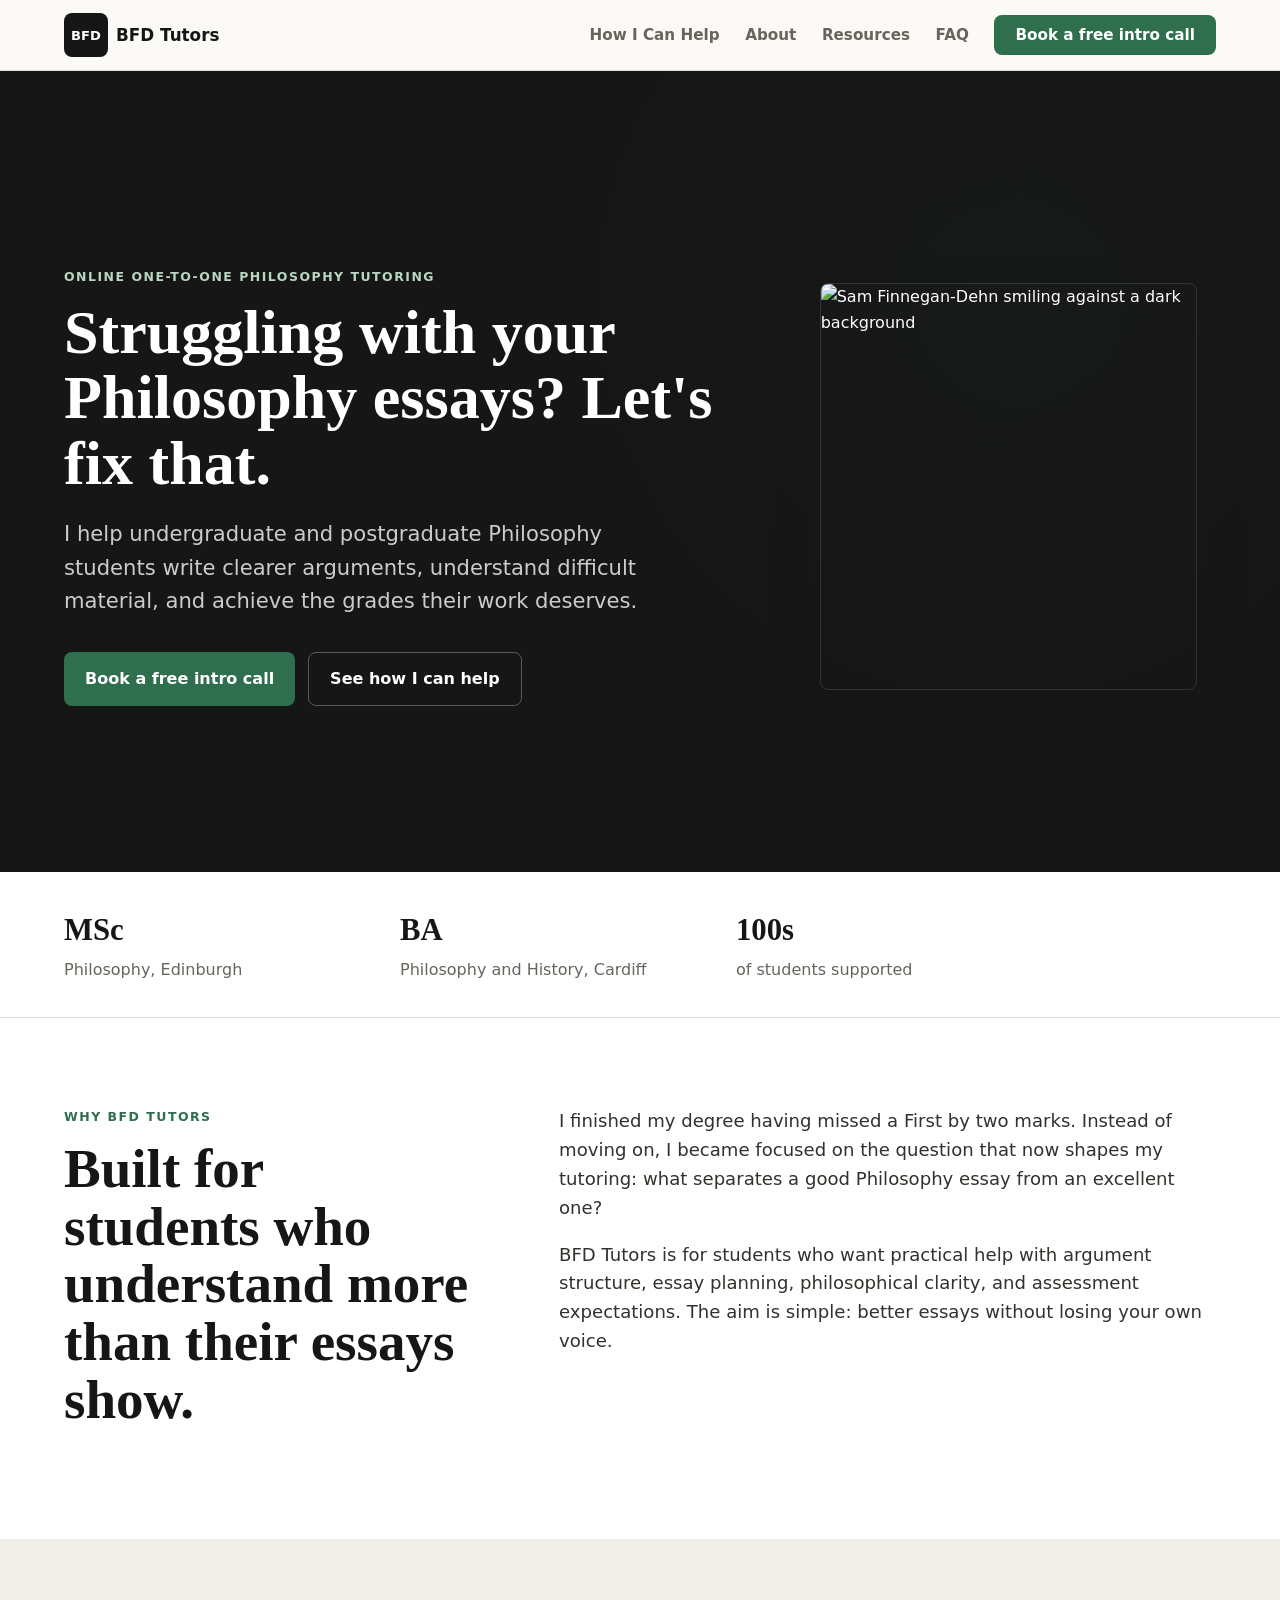
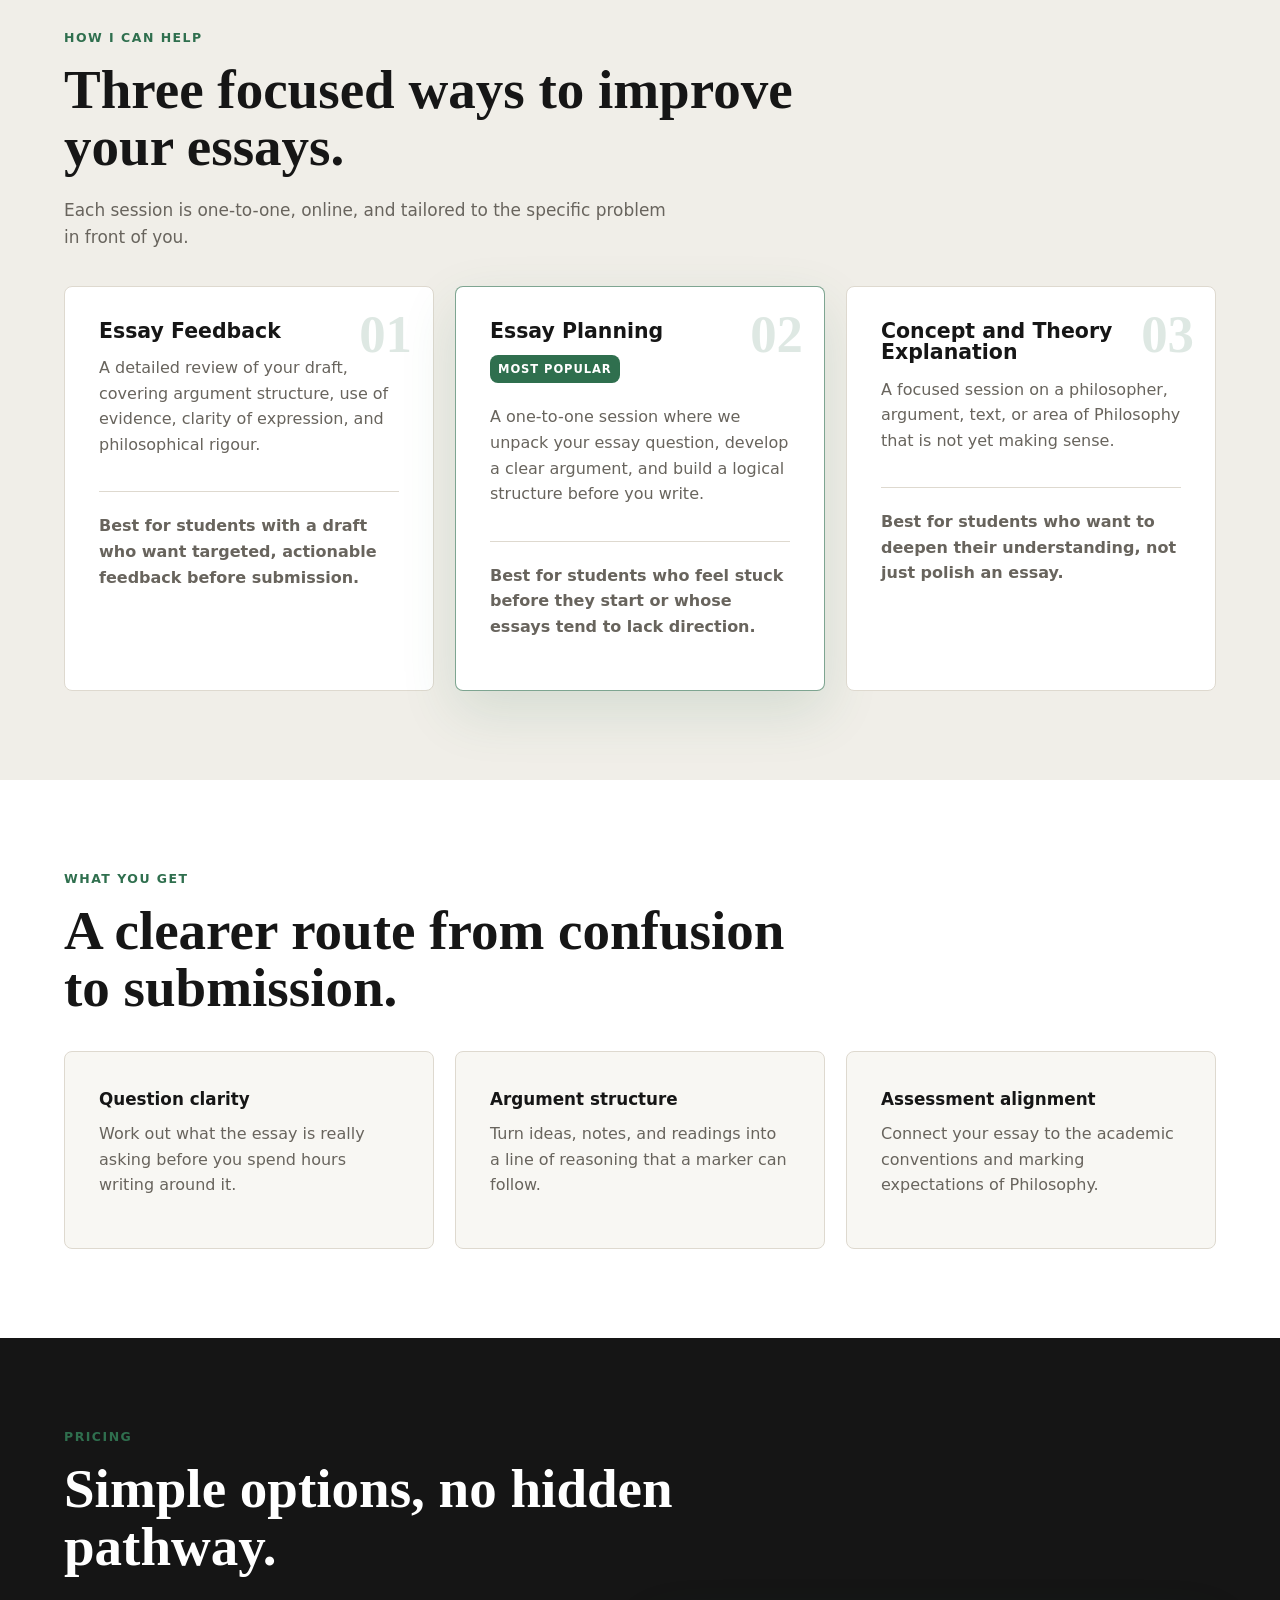
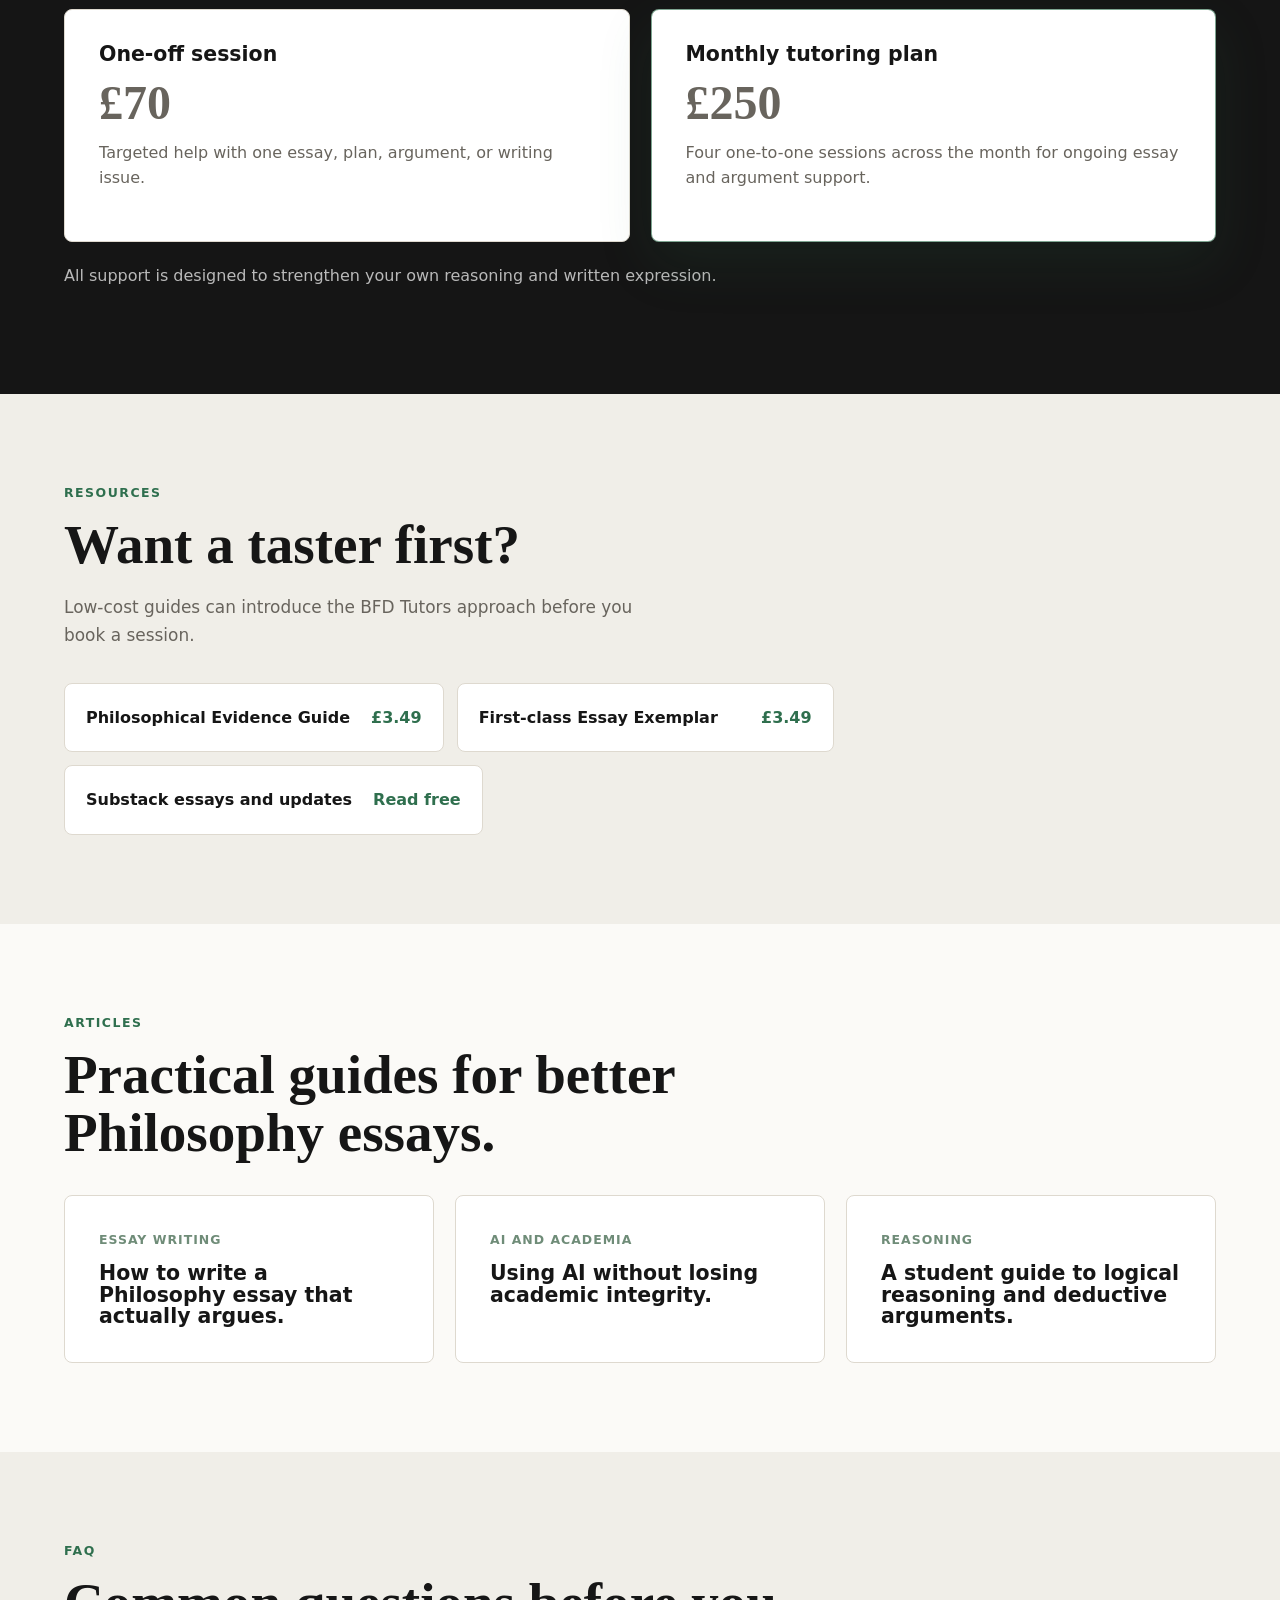
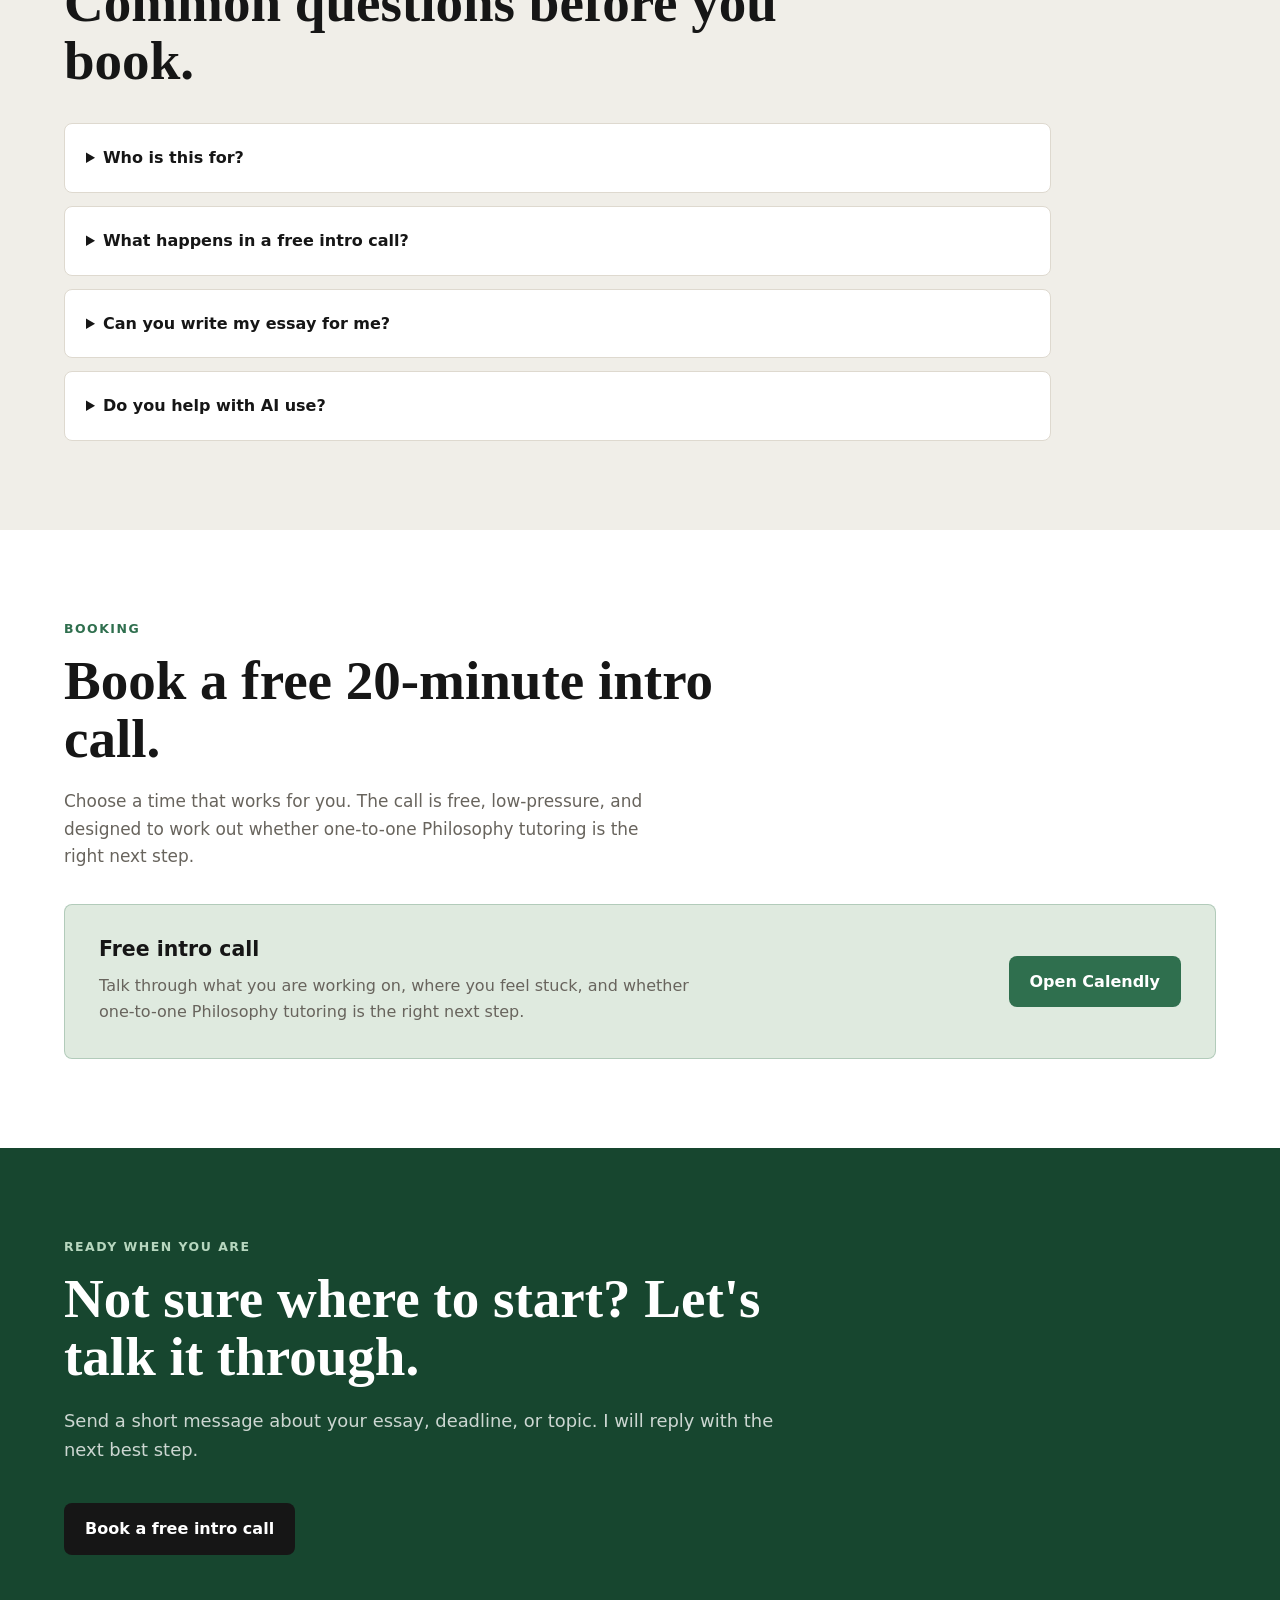
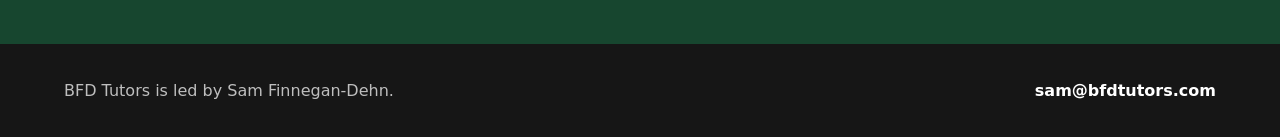
==== index.html @ 8c4e20a8 "Add files via upload" ====
<!DOCTYPE html>
<html lang="en-GB">
<head>
  <meta charset="UTF-8">
  <meta name="viewport" content="width=device-width, initial-scale=1.0">
  <meta name="description" content="One-to-one online Philosophy tutoring for undergraduate and postgraduate students. Essay feedback, planning support, and concept explanation with Sam Finnegan-Dehn.">
  <meta name="robots" content="index, follow">
  <meta property="og:title" content="BFD Tutors | Online Philosophy Tutor">
  <meta property="og:description" content="One-to-one online Philosophy tutoring for undergraduate and postgraduate students who want clearer arguments and stronger essays.">
  <meta property="og:type" content="website">
  <meta property="og:url" content="https://www.bfdtutors.com/">
  <meta property="og:image" content="https://www.bfdtutors.com/assets/sam-finnegan-dehn.png">
  <meta name="twitter:card" content="summary_large_image">
  <meta name="twitter:title" content="BFD Tutors | Online Philosophy Tutor">
  <meta name="twitter:description" content="Essay feedback, essay planning, and concept explanation with Sam Finnegan-Dehn.">
  <title>Online Philosophy Tutor | Essay Writing Support | BFD Tutors</title>
  <link rel="canonical" href="https://www.bfdtutors.com/">
  <link rel="stylesheet" href="styles.css?v=5">
  <script type="application/ld+json">
  {
    "@context": "https://schema.org",
    "@type": "EducationalOrganization",
    "name": "BFD Tutors",
    "url": "https://www.bfdtutors.com/",
    "email": "sam@bfdtutors.com",
    "founder": {
      "@type": "Person",
      "name": "Sam Finnegan-Dehn"
    },
    "description": "One-to-one online Philosophy tutoring for undergraduate and postgraduate students.",
    "areaServed": "Online",
    "sameAs": [
      "https://samatbfdtutors.substack.com/"
    ]
  }
  </script>
</head>
<body>
  <header class="site-header">
    <a class="brand" href="#top" aria-label="BFD Tutors home">
      <span class="brand-mark">BFD</span>
      <span class="brand-text">BFD Tutors</span>
    </a>
    <button class="nav-toggle" type="button" aria-label="Open navigation" aria-expanded="false">
      <span></span>
      <span></span>
    </button>
    <nav class="site-nav" aria-label="Primary navigation">
      <a href="#help">How I Can Help</a>
      <a href="#about">About</a>
      <a href="#resources">Resources</a>
      <a href="#faq">FAQ</a>
      <a class="nav-cta" href="https://calendly.com/sam-bfdtutors/30min" target="_blank" rel="noopener">Book a free intro call</a>
    </nav>
  </header>

  <main id="top">
    <section class="hero" aria-labelledby="hero-title">
      <div class="hero-copy">
        <p class="eyebrow">Online one-to-one Philosophy tutoring</p>
        <h1 id="hero-title">Struggling with your Philosophy essays? Let's fix that.</h1>
        <p class="hero-lede">I help undergraduate and postgraduate Philosophy students write clearer arguments, understand difficult material, and achieve the grades their work deserves.</p>
        <div class="hero-actions">
          <a class="button primary" href="https://calendly.com/sam-bfdtutors/30min" target="_blank" rel="noopener">Book a free intro call</a>
          <a class="button secondary" href="#help">See how I can help</a>
        </div>
      </div>
      <div class="hero-media" aria-label="Sam Finnegan-Dehn, founder of BFD Tutors">
        <img src="assets/sam-finnegan-dehn.png" alt="Sam Finnegan-Dehn smiling against a dark background">
      </div>
    </section>

    <section class="credentials" aria-label="BFD Tutors credentials">
      <dl class="trust-strip">
        <div>
          <dt>MSc</dt>
          <dd>Philosophy, Edinburgh</dd>
        </div>
        <div>
          <dt>BA</dt>
          <dd>Philosophy and History, Cardiff</dd>
        </div>
        <div>
          <dt>100s</dt>
          <dd>of students supported</dd>
        </div>
      </dl>
    </section>

    <section class="section intro" id="about" aria-labelledby="about-title">
      <div class="section-heading">
        <p class="eyebrow">Why BFD Tutors</p>
        <h2 id="about-title">Built for students who understand more than their essays show.</h2>
      </div>
      <div class="intro-copy">
        <p>I finished my degree having missed a First by two marks. Instead of moving on, I became focused on the question that now shapes my tutoring: what separates a good Philosophy essay from an excellent one?</p>
        <p>BFD Tutors is for students who want practical help with argument structure, essay planning, philosophical clarity, and assessment expectations. The aim is simple: better essays without losing your own voice.</p>
      </div>
    </section>

    <section class="section help" id="help" aria-labelledby="help-title">
      <div class="section-heading">
        <p class="eyebrow">How I Can Help</p>
        <h2 id="help-title">Three focused ways to improve your essays.</h2>
        <p>Each session is one-to-one, online, and tailored to the specific problem in front of you.</p>
      </div>
      <div class="service-grid">
        <article class="service-card">
          <span class="service-number">01</span>
          <h3>Essay Feedback</h3>
          <p>A detailed review of your draft, covering argument structure, use of evidence, clarity of expression, and philosophical rigour.</p>
          <p class="best-for">Best for students with a draft who want targeted, actionable feedback before submission.</p>
        </article>
        <article class="service-card highlighted">
          <span class="service-number">02</span>
          <h3>Essay Planning</h3>
          <span class="tag">Most popular</span>
          <p>A one-to-one session where we unpack your essay question, develop a clear argument, and build a logical structure before you write.</p>
          <p class="best-for">Best for students who feel stuck before they start or whose essays tend to lack direction.</p>
        </article>
        <article class="service-card">
          <span class="service-number">03</span>
          <h3>Concept and Theory Explanation</h3>
          <p>A focused session on a philosopher, argument, text, or area of Philosophy that is not yet making sense.</p>
          <p class="best-for">Best for students who want to deepen their understanding, not just polish an essay.</p>
        </article>
      </div>
    </section>

    <section class="section proof" aria-labelledby="proof-title">
      <div class="section-heading">
        <p class="eyebrow">What You Get</p>
        <h2 id="proof-title">A clearer route from confusion to submission.</h2>
      </div>
      <div class="proof-grid">
        <div class="proof-item">
          <strong>Question clarity</strong>
          <p>Work out what the essay is really asking before you spend hours writing around it.</p>
        </div>
        <div class="proof-item">
          <strong>Argument structure</strong>
          <p>Turn ideas, notes, and readings into a line of reasoning that a marker can follow.</p>
        </div>
        <div class="proof-item">
          <strong>Assessment alignment</strong>
          <p>Connect your essay to the academic conventions and marking expectations of Philosophy.</p>
        </div>
      </div>
    </section>

    <section class="section pricing" aria-labelledby="pricing-title">
      <div class="section-heading">
        <p class="eyebrow">Pricing</p>
        <h2 id="pricing-title">Simple options, no hidden pathway.</h2>
      </div>
      <div class="pricing-grid">
        <article class="price-card">
          <h3>One-off session</h3>
          <p class="price">£70</p>
          <p>Targeted help with one essay, plan, argument, or writing issue.</p>
        </article>
        <article class="price-card featured">
          <h3>Monthly tutoring plan</h3>
          <p class="price">£250</p>
          <p>Four one-to-one sessions across the month for ongoing essay and argument support.</p>
        </article>
      </div>
      <p class="pricing-note">All support is designed to strengthen your own reasoning and written expression.</p>
    </section>

    <section class="section resources" id="resources" aria-labelledby="resources-title">
      <div class="section-heading">
        <p class="eyebrow">Resources</p>
        <h2 id="resources-title">Want a taster first?</h2>
        <p>Low-cost guides can introduce the BFD Tutors approach before you book a session.</p>
      </div>
      <div class="resource-row">
        <a href="mailto:sam@bfdtutors.com?subject=Philosophical%20Evidence%20Guide" class="resource-link">Philosophical Evidence Guide <span>£3.49</span></a>
        <a href="mailto:sam@bfdtutors.com?subject=First-class%20Philosophy%20Essay%20Exemplar" class="resource-link">First-class Essay Exemplar <span>£3.49</span></a>
        <a href="https://samatbfdtutors.substack.com/" class="resource-link" target="_blank" rel="noopener">Substack essays and updates <span>Read free</span></a>
      </div>
    </section>

    <section class="section articles" aria-labelledby="articles-title">
      <div class="section-heading">
        <p class="eyebrow">Articles</p>
        <h2 id="articles-title">Practical guides for better Philosophy essays.</h2>
      </div>
      <div class="article-list">
        <article>
          <span>Essay writing</span>
          <h3>How to write a Philosophy essay that actually argues.</h3>
        </article>
        <article>
          <span>AI and academia</span>
          <h3>Using AI without losing academic integrity.</h3>
        </article>
        <article>
          <span>Reasoning</span>
          <h3>A student guide to logical reasoning and deductive arguments.</h3>
        </article>
      </div>
    </section>

    <section class="section faq" id="faq" aria-labelledby="faq-title">
      <div class="section-heading">
        <p class="eyebrow">FAQ</p>
        <h2 id="faq-title">Common questions before you book.</h2>
      </div>
      <div class="faq-list">
        <details>
          <summary>Who is this for?</summary>
          <p>Mostly undergraduate and postgraduate Philosophy students who want help with essays, arguments, concepts, and academic writing.</p>
        </details>
        <details>
          <summary>What happens in a free intro call?</summary>
          <p>We talk through what you are working on, where you feel stuck, and whether tutoring is the right next step. There is no payment required to book the call.</p>
        </details>
        <details>
          <summary>Can you write my essay for me?</summary>
          <p>No. The work stays yours. The support is there to clarify your argument, improve structure, and strengthen your understanding.</p>
        </details>
        <details>
          <summary>Do you help with AI use?</summary>
          <p>Yes. I can help you think clearly about responsible AI use in academic settings, while keeping your work honest and defensible.</p>
        </details>
      </div>
    </section>

    <section class="section booking" id="booking" aria-labelledby="booking-title">
      <div class="section-heading">
        <p class="eyebrow">Booking</p>
        <h2 id="booking-title">Book a free 20-minute intro call.</h2>
        <p>Choose a time that works for you. The call is free, low-pressure, and designed to work out whether one-to-one Philosophy tutoring is the right next step.</p>
      </div>
      <div class="booking-panel">
        <div>
          <h3>Free intro call</h3>
          <p>Talk through what you are working on, where you feel stuck, and whether one-to-one Philosophy tutoring is the right next step.</p>
        </div>
        <a class="button primary" href="https://calendly.com/sam-bfdtutors/30min" target="_blank" rel="noopener">Open Calendly</a>
      </div>
    </section>

    <section class="final-cta" aria-labelledby="final-title">
      <p class="eyebrow">Ready when you are</p>
      <h2 id="final-title">Not sure where to start? Let's talk it through.</h2>
      <p>Send a short message about your essay, deadline, or topic. I will reply with the next best step.</p>
      <a class="button primary" href="https://calendly.com/sam-bfdtutors/30min" target="_blank" rel="noopener">Book a free intro call</a>
    </section>
  </main>

  <footer class="site-footer">
    <p>BFD Tutors is led by Sam Finnegan-Dehn.</p>
    <a href="mailto:sam@bfdtutors.com">sam@bfdtutors.com</a>
  </footer>

  <script src="script.js"></script>
</body>
</html>
---- styles.css ----
:root {
  --ink: #161616;
  --paper: #fbfaf7;
  --soft: #f0eee8;
  --muted: #68645d;
  --green: #2f6f4e;
  --green-dark: #17462f;
  --green-soft: #dfeadf;
  --sage: #6f8c78;
  --line: #ded9cf;
  --white: #ffffff;
  --space-xs: 5px;
  --space-sm: 8px;
  --space-md: 13px;
  --space-lg: 21px;
  --space-xl: 34px;
  --space-2xl: 55px;
  --space-3xl: 89px;
  --page-pad: clamp(var(--space-lg), 5vw, var(--space-3xl));
  --content-wide: 987px;
  --content-mid: 754px;
  --content-narrow: 610px;
  --shadow: 0 21px 55px rgba(22, 22, 22, 0.12);
}

* {
  box-sizing: border-box;
}

html {
  scroll-behavior: smooth;
}

body {
  margin: 0;
  color: var(--ink);
  background: var(--paper);
  font-family: Inter, ui-sans-serif, system-ui, -apple-system, BlinkMacSystemFont, "Segoe UI", sans-serif;
  line-height: 1.6;
}

img {
  max-width: 100%;
  display: block;
}

a {
  color: inherit;
}

.site-header {
  position: sticky;
  top: 0;
  z-index: 20;
  display: flex;
  align-items: center;
  justify-content: space-between;
  gap: var(--space-xl);
  padding: var(--space-md) var(--page-pad);
  background: rgba(251, 250, 247, 0.92);
  border-bottom: 1px solid var(--line);
  backdrop-filter: blur(14px);
}

.brand {
  display: inline-flex;
  align-items: center;
  gap: var(--space-sm);
  text-decoration: none;
  font-weight: 800;
}

.brand-mark {
  display: grid;
  place-items: center;
  width: 44px;
  height: 44px;
  color: var(--white);
  background: var(--ink);
  border-radius: 8px;
  font-size: 0.82rem;
  letter-spacing: 0;
}

.brand-text {
  font-size: 1.05rem;
}

.site-nav {
  display: flex;
  align-items: center;
  gap: clamp(var(--space-md), 2vw, var(--space-xl));
  font-size: 0.95rem;
}

.site-nav a {
  text-decoration: none;
  color: var(--muted);
  font-weight: 650;
}

.site-nav a:hover {
  color: var(--ink);
}

.site-nav .nav-cta {
  color: var(--white);
  background: var(--green);
  padding: var(--space-sm) var(--space-lg);
  border-radius: 8px;
}

.site-nav .nav-cta:hover {
  color: var(--white);
  background: var(--green-dark);
}

.nav-toggle {
  display: none;
  width: 44px;
  height: 44px;
  border: 1px solid var(--line);
  border-radius: 8px;
  background: var(--white);
}

.nav-toggle span {
  display: block;
  width: 18px;
  height: 2px;
  margin: 5px auto;
  background: var(--ink);
}

.hero {
  display: grid;
  grid-template-columns: minmax(0, 1.618fr) minmax(280px, 1fr);
  grid-template-areas:
    "copy media";
  align-items: end;
  gap: clamp(var(--space-xl), 5vw, var(--space-3xl));
  min-height: 89vh;
  padding: clamp(var(--space-xl), 5vw, var(--space-3xl)) var(--page-pad) var(--space-xl);
  color: var(--white);
  background:
    linear-gradient(110deg, rgba(22, 22, 22, 0.96), rgba(22, 22, 22, 0.84)),
    radial-gradient(circle at 78% 28%, rgba(47, 111, 78, 0.36), transparent 35%),
    #161616;
}

.hero-copy {
  grid-area: copy;
  max-width: var(--content-mid);
  align-self: center;
}

.eyebrow {
  margin: 0 0 var(--space-md);
  color: var(--green);
  font-size: 0.78rem;
  font-weight: 800;
  letter-spacing: 0.12em;
  text-transform: uppercase;
}

.hero .eyebrow,
.final-cta .eyebrow {
  color: #b7d7bf;
}

h1,
h2,
h3,
p {
  margin-top: 0;
}

h1,
h2,
h3 {
  line-height: 1.05;
  letter-spacing: 0;
}

h1 {
  max-width: var(--content-mid);
  margin-bottom: var(--space-lg);
  font-family: Georgia, "Times New Roman", serif;
  font-size: clamp(2.65rem, 4.85vw, 3.9rem);
}

h2 {
  margin-bottom: var(--space-lg);
  font-family: Georgia, "Times New Roman", serif;
  font-size: clamp(2rem, 4.3vw, 4rem);
}

h3 {
  margin-bottom: var(--space-md);
  font-size: 1.28rem;
}

.hero-lede {
  max-width: var(--content-narrow);
  color: rgba(255, 255, 255, 0.78);
  font-size: clamp(1.05rem, 1.8vw, 1.32rem);
}

.hero-actions {
  display: flex;
  flex-wrap: wrap;
  gap: var(--space-md);
  margin-top: var(--space-xl);
}

.button {
  display: inline-flex;
  align-items: center;
  justify-content: center;
  min-height: 48px;
  padding: var(--space-md) var(--space-lg);
  border-radius: 8px;
  text-decoration: none;
  font-weight: 800;
}

.button.primary {
  color: var(--white);
  background: var(--green);
}

.button.primary:hover {
  background: var(--green-dark);
}

.button.secondary {
  color: var(--white);
  border: 1px solid rgba(255, 255, 255, 0.28);
}

.button.secondary:hover {
  border-color: rgba(255, 255, 255, 0.72);
}

.hero-media {
  grid-area: media;
  align-self: center;
  max-width: 377px;
  justify-self: center;
}

.hero-media img {
  aspect-ratio: 1 / 1.08;
  width: min(100%, 377px);
  object-fit: cover;
  object-position: center top;
  border: 1px solid rgba(255, 255, 255, 0.12);
  border-radius: 8px;
  box-shadow: var(--shadow);
}

.credentials {
  padding: var(--space-xl) var(--page-pad);
  background: var(--white);
  border-bottom: 1px solid var(--line);
}

.trust-strip {
  display: grid;
  grid-template-columns: repeat(3, 1fr);
  gap: var(--space-lg);
  max-width: var(--content-wide);
  margin: 0;
}

.trust-strip div {
  min-width: 0;
}

.trust-strip dt {
  color: var(--ink);
  font-family: Georgia, "Times New Roman", serif;
  font-size: clamp(1.55rem, 2.4vw, 2.15rem);
  font-weight: 800;
}

.trust-strip dd {
  margin: 2px 0 0;
  color: var(--muted);
}

.section {
  padding: clamp(var(--space-2xl), 9vw, var(--space-3xl)) var(--page-pad);
}

.section-heading {
  max-width: var(--content-mid);
}

.section-heading p:not(.eyebrow) {
  max-width: var(--content-narrow);
  color: var(--muted);
  font-size: 1.06rem;
}

.intro {
  display: grid;
  grid-template-columns: 1fr 1.618fr;
  gap: clamp(var(--space-xl), 7vw, var(--space-3xl));
  background: var(--white);
}

.intro-copy {
  max-width: var(--content-mid);
  color: #34312d;
  font-size: 1.13rem;
}

.help,
.resources,
.faq {
  background: var(--soft);
}

.service-grid,
.pricing-grid,
.proof-grid,
.article-list {
  display: grid;
  gap: var(--space-lg);
  margin-top: var(--space-xl);
}

.service-grid {
  grid-template-columns: repeat(3, minmax(0, 1fr));
}

.service-card,
.price-card,
.proof-item,
.article-list article {
  position: relative;
  min-height: 100%;
  padding: var(--space-xl);
  background: var(--white);
  border: 1px solid var(--line);
  border-radius: 8px;
}

.service-card.highlighted,
.price-card.featured {
  border-color: rgba(47, 111, 78, 0.62);
  box-shadow: 0 21px 55px rgba(47, 111, 78, 0.14);
}

.service-number {
  position: absolute;
  top: var(--space-lg);
  right: var(--space-lg);
  color: rgba(47, 111, 78, 0.16);
  font-family: Georgia, "Times New Roman", serif;
  font-size: 3.3rem;
  font-weight: 800;
  line-height: 1;
}

.tag {
  display: inline-block;
  margin-bottom: var(--space-lg);
  padding: var(--space-xs) var(--space-sm);
  color: var(--white);
  background: var(--green);
  border-radius: 8px;
  font-size: 0.72rem;
  font-weight: 800;
  letter-spacing: 0.08em;
  text-transform: uppercase;
}

.service-card p,
.price-card p,
.proof-item p,
.article-list p {
  color: var(--muted);
}

.best-for {
  margin-top: var(--space-xl);
  padding-top: var(--space-lg);
  border-top: 1px solid var(--line);
  font-weight: 700;
}

.proof {
  background: var(--white);
}

.proof-grid {
  grid-template-columns: repeat(3, minmax(0, 1fr));
}

.proof-item {
  background: #f8f7f3;
}

.proof-item strong {
  display: block;
  margin-bottom: var(--space-sm);
  font-size: 1.05rem;
}

.pricing {
  background: #151515;
  color: var(--white);
}

.pricing .section-heading p:not(.eyebrow),
.pricing-note {
  color: rgba(255, 255, 255, 0.7);
}

.pricing-grid {
  grid-template-columns: repeat(2, minmax(0, 1fr));
}

.price-card {
  color: var(--ink);
}

.price {
  margin-bottom: var(--space-md);
  color: var(--green-dark);
  font-family: Georgia, "Times New Roman", serif;
  font-size: 3rem;
  font-weight: 800;
  line-height: 1;
}

.pricing-note {
  margin-top: var(--space-lg);
}

.resource-row {
  display: flex;
  flex-wrap: wrap;
  gap: var(--space-md);
  margin-top: var(--space-xl);
}

.resource-link {
  display: inline-flex;
  align-items: center;
  justify-content: space-between;
  gap: var(--space-lg);
  min-width: min(100%, 377px);
  padding: var(--space-lg);
  background: var(--white);
  border: 1px solid var(--line);
  border-radius: 8px;
  text-decoration: none;
  font-weight: 800;
}

.resource-link:hover {
  border-color: var(--green);
}

.resource-link span {
  color: var(--green);
}

.booking {
  background: var(--white);
}

.booking-panel {
  display: flex;
  align-items: center;
  justify-content: space-between;
  gap: var(--space-xl);
  margin-top: var(--space-xl);
  padding: var(--space-xl);
  background: var(--green-soft);
  border: 1px solid rgba(47, 111, 78, 0.26);
  border-radius: 8px;
}

.booking-panel p {
  max-width: var(--content-narrow);
  margin-bottom: 0;
  color: var(--muted);
}

.articles {
  background: var(--paper);
}

.article-list {
  grid-template-columns: repeat(3, minmax(0, 1fr));
}

.article-list article span {
  display: block;
  margin-bottom: var(--space-md);
  color: var(--sage);
  font-size: 0.78rem;
  font-weight: 800;
  letter-spacing: 0.08em;
  text-transform: uppercase;
}

.article-list article h3 {
  margin-bottom: 0;
}

.faq-list {
  max-width: var(--content-wide);
  margin-top: var(--space-xl);
}

details {
  background: var(--white);
  border: 1px solid var(--line);
  border-radius: 8px;
}

details + details {
  margin-top: var(--space-md);
}

summary {
  cursor: pointer;
  padding: var(--space-lg);
  font-weight: 800;
}

details p {
  margin: 0;
  padding: 0 var(--space-lg) var(--space-lg);
  color: var(--muted);
}

.final-cta {
  padding: clamp(var(--space-2xl), 9vw, var(--space-3xl)) var(--page-pad);
  color: var(--white);
  background: var(--green-dark);
}

.final-cta h2,
.final-cta p {
  max-width: var(--content-mid);
}

.final-cta p:not(.eyebrow) {
  color: rgba(255, 255, 255, 0.78);
  font-size: 1.12rem;
}

.final-cta .button.primary {
  margin-top: var(--space-lg);
  background: var(--ink);
}

.site-footer {
  display: flex;
  justify-content: space-between;
  gap: var(--space-lg);
  padding: var(--space-xl) var(--page-pad);
  color: rgba(255, 255, 255, 0.72);
  background: var(--ink);
}

.site-footer p {
  margin: 0;
}

.site-footer a {
  color: var(--white);
  text-decoration: none;
  font-weight: 700;
}

@media (max-width: 920px) {
  .nav-toggle {
    display: block;
  }

  .site-nav {
    position: absolute;
    top: calc(100% + var(--space-md));
    right: var(--space-lg);
    left: var(--space-lg);
    display: none;
    flex-direction: column;
    align-items: stretch;
    gap: 0;
    padding: var(--space-md);
    background: var(--white);
    border: 1px solid var(--line);
    border-radius: 8px;
    box-shadow: var(--shadow);
  }

  .site-nav.is-open {
    display: flex;
  }

  .site-nav a {
    padding: var(--space-md);
  }

  .site-nav .nav-cta {
    margin-top: var(--space-sm);
    text-align: center;
  }

  .hero {
    grid-template-columns: 1fr;
    grid-template-areas:
      "copy"
      "media";
    min-height: auto;
    padding-top: var(--space-2xl);
  }

  .hero-media {
    justify-self: start;
    max-width: 377px;
  }

  .trust-strip,
  .service-grid,
  .pricing-grid,
  .proof-grid,
  .article-list,
  .intro {
    grid-template-columns: 1fr;
  }

  .booking-panel {
    align-items: stretch;
    flex-direction: column;
  }
}

@media (max-width: 560px) {
  .site-header {
    padding: var(--space-md) var(--space-lg);
  }

  .brand-text {
    font-size: 0.98rem;
  }

  .hero {
    padding-inline: var(--space-lg);
  }

  h1 {
    font-size: clamp(2.32rem, 11vw, 3.08rem);
  }

  .hero-media {
    max-width: 233px;
  }

  .hero-actions,
  .resource-row,
  .site-footer {
    flex-direction: column;
  }

  .button,
  .resource-link {
    width: 100%;
  }

  .trust-strip {
    gap: var(--space-md);
  }

  .section {
    padding-inline: var(--space-lg);
  }

  .service-card,
  .price-card,
  .proof-item,
  .article-list article {
    padding: var(--space-lg);
  }
}
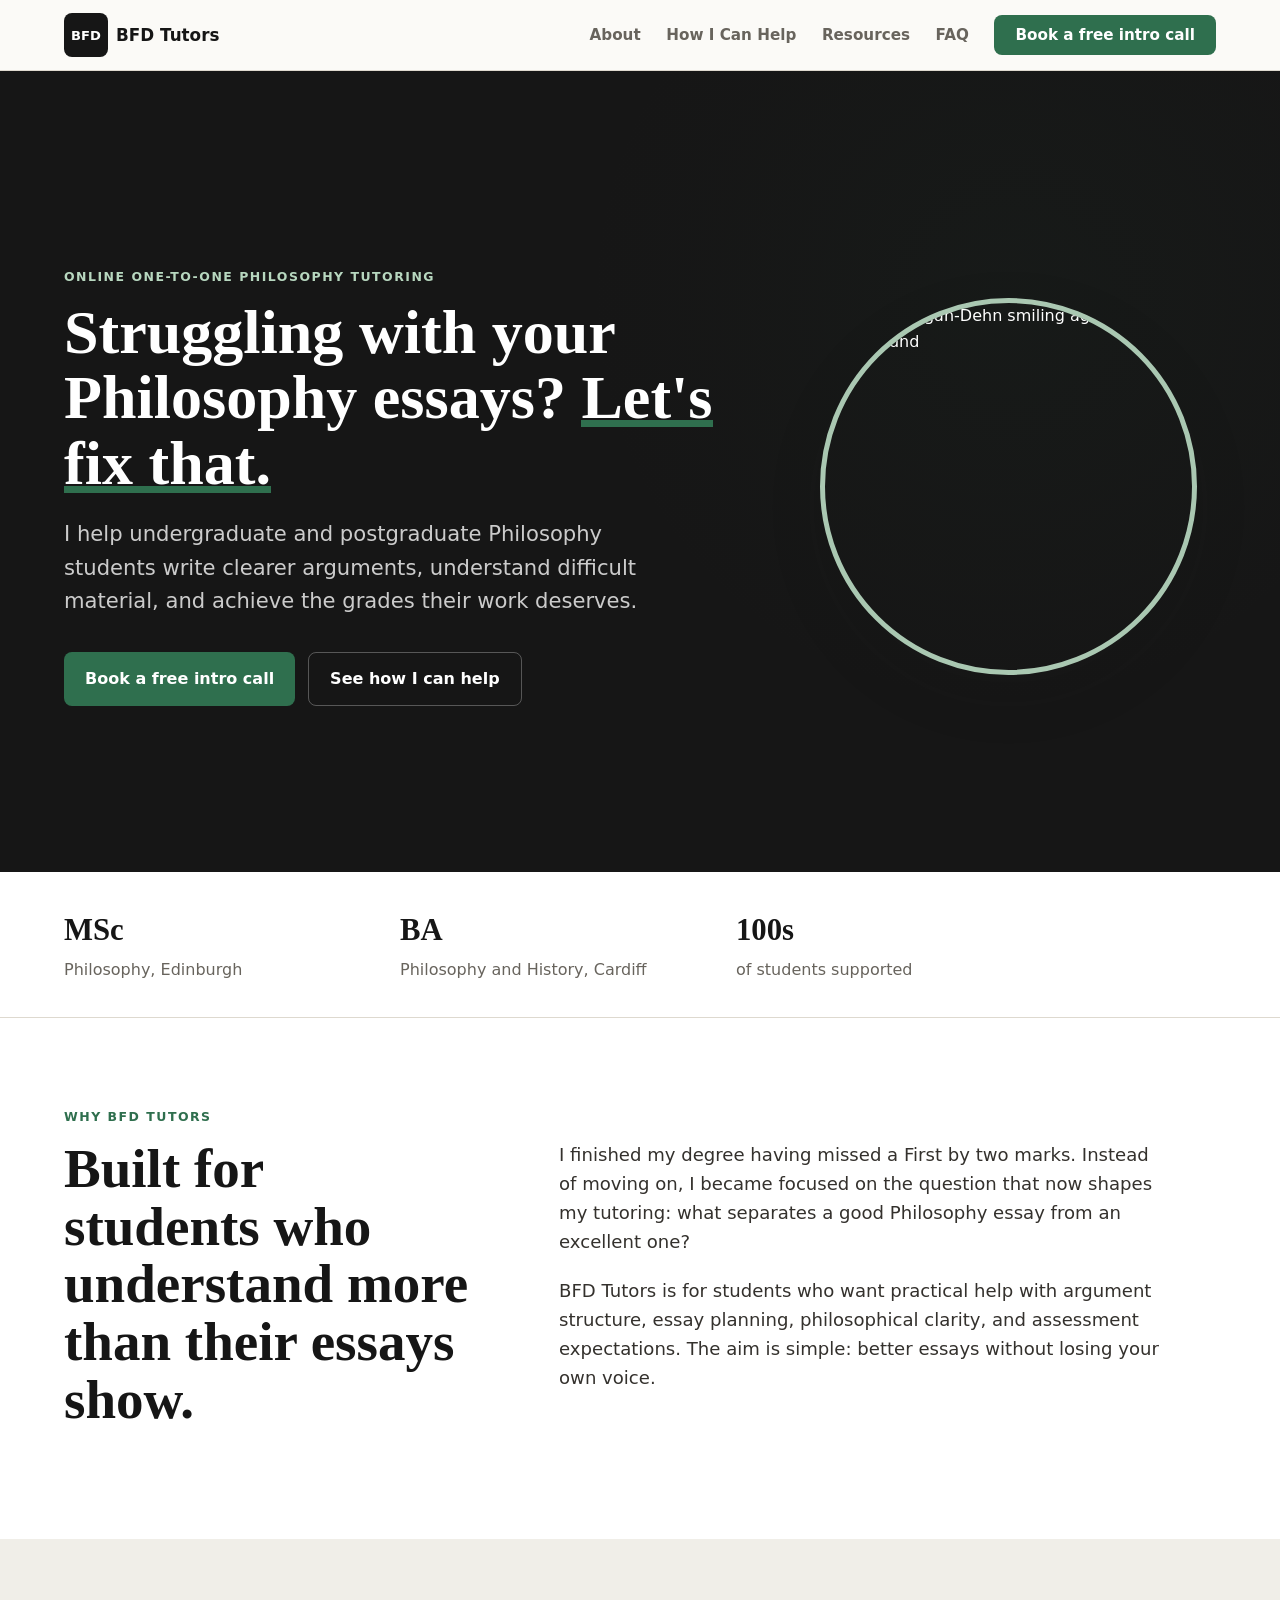
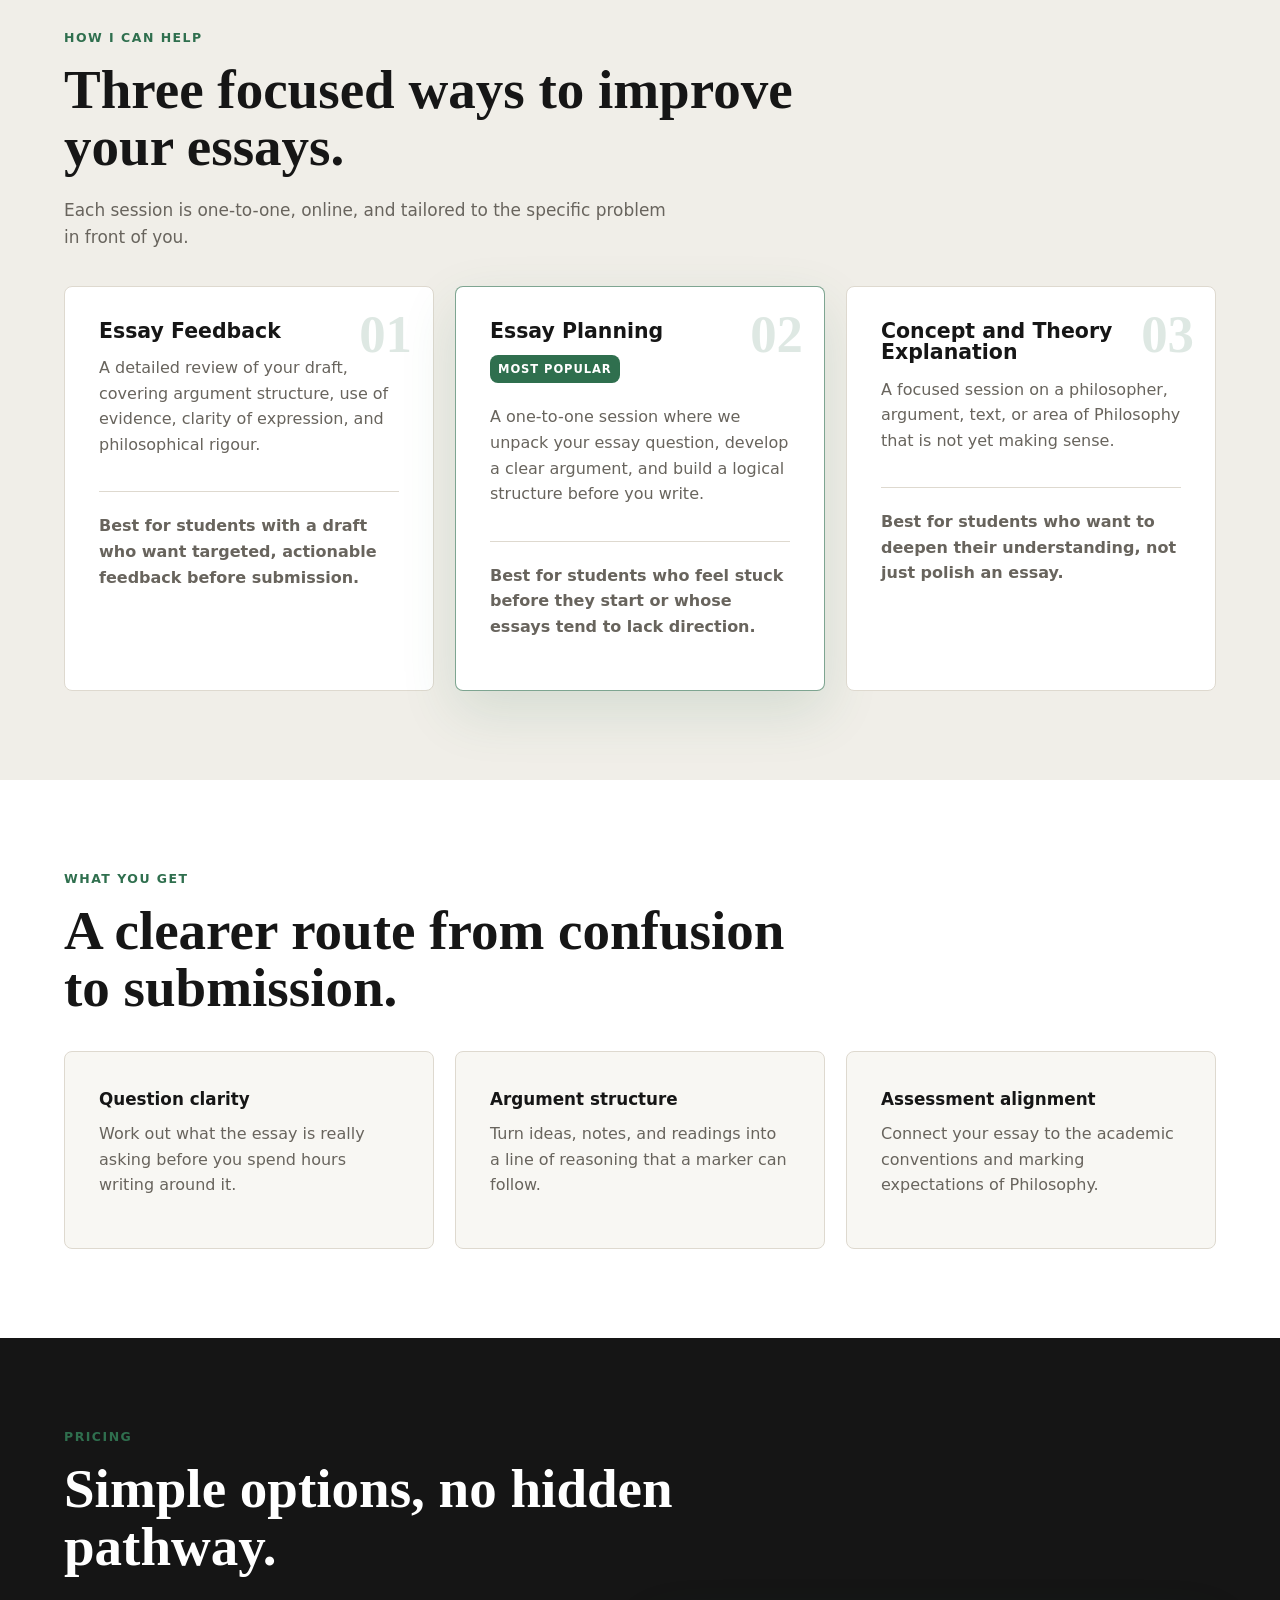
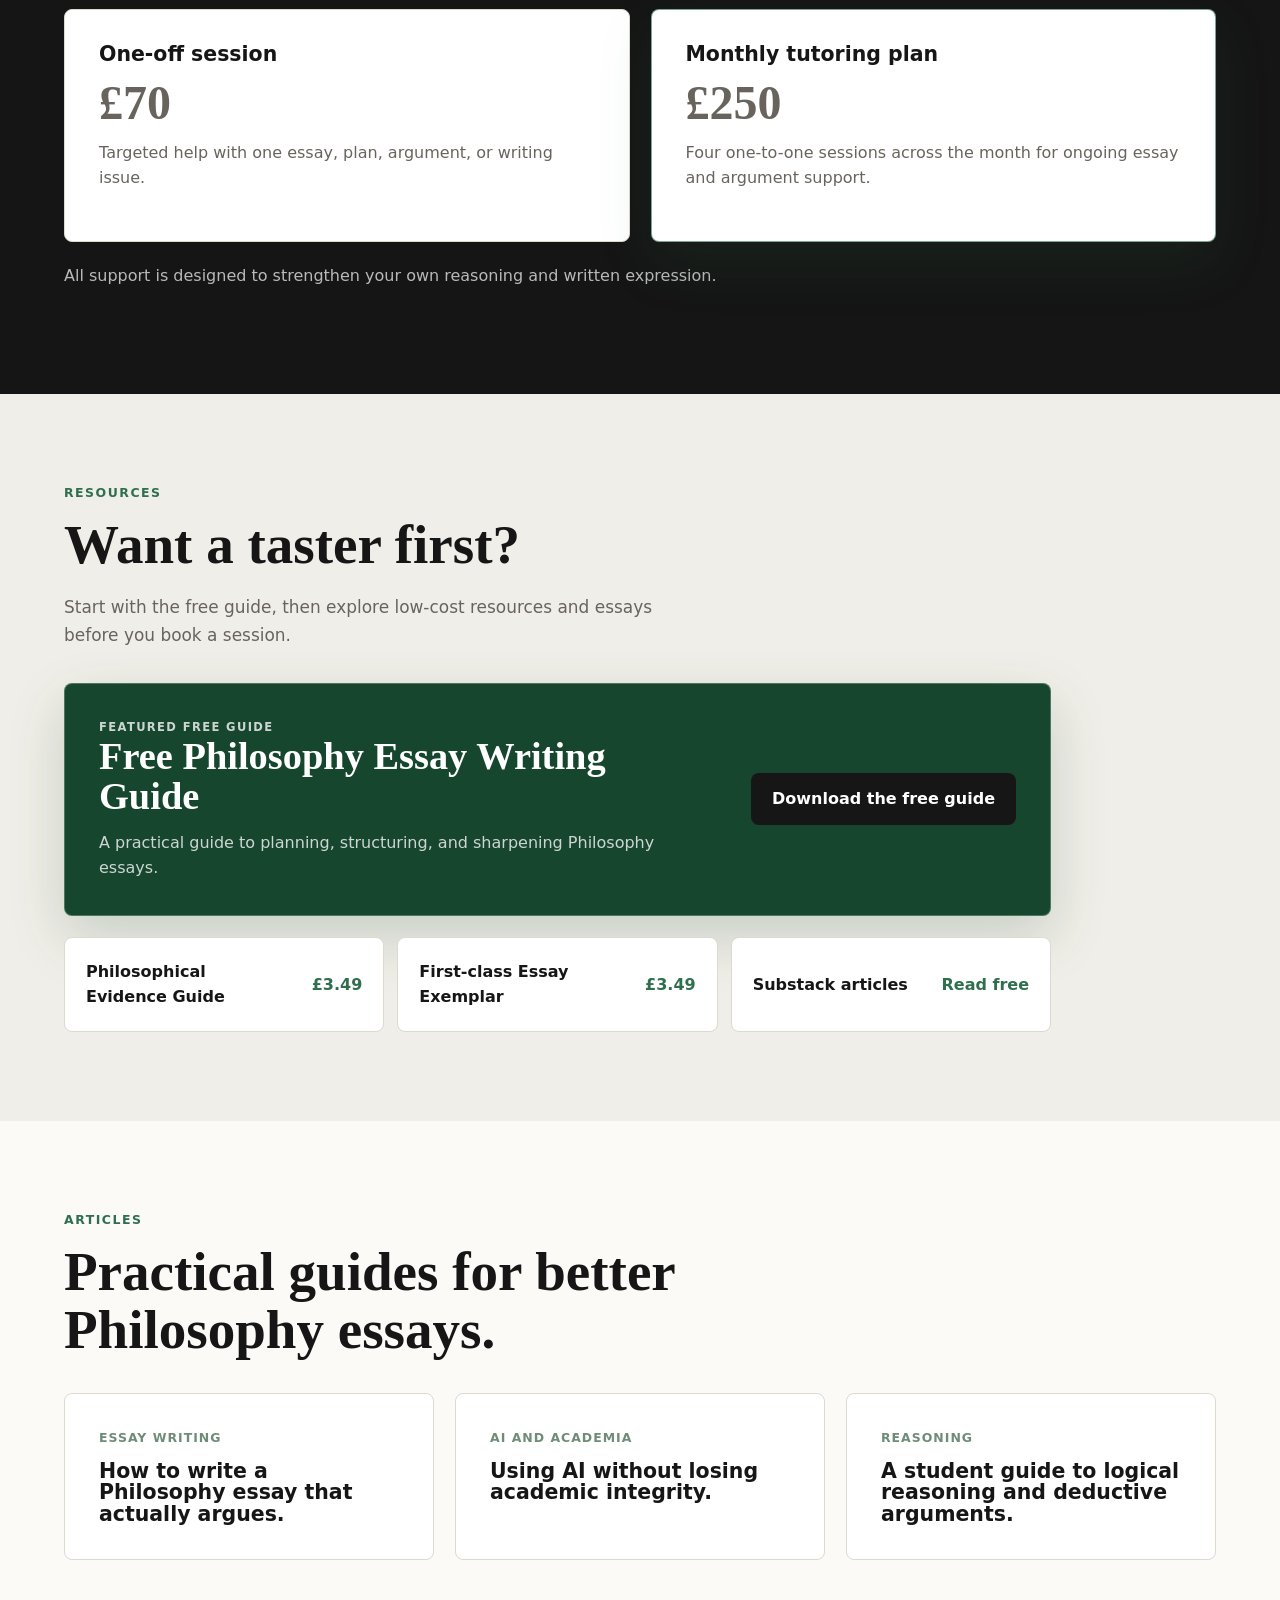
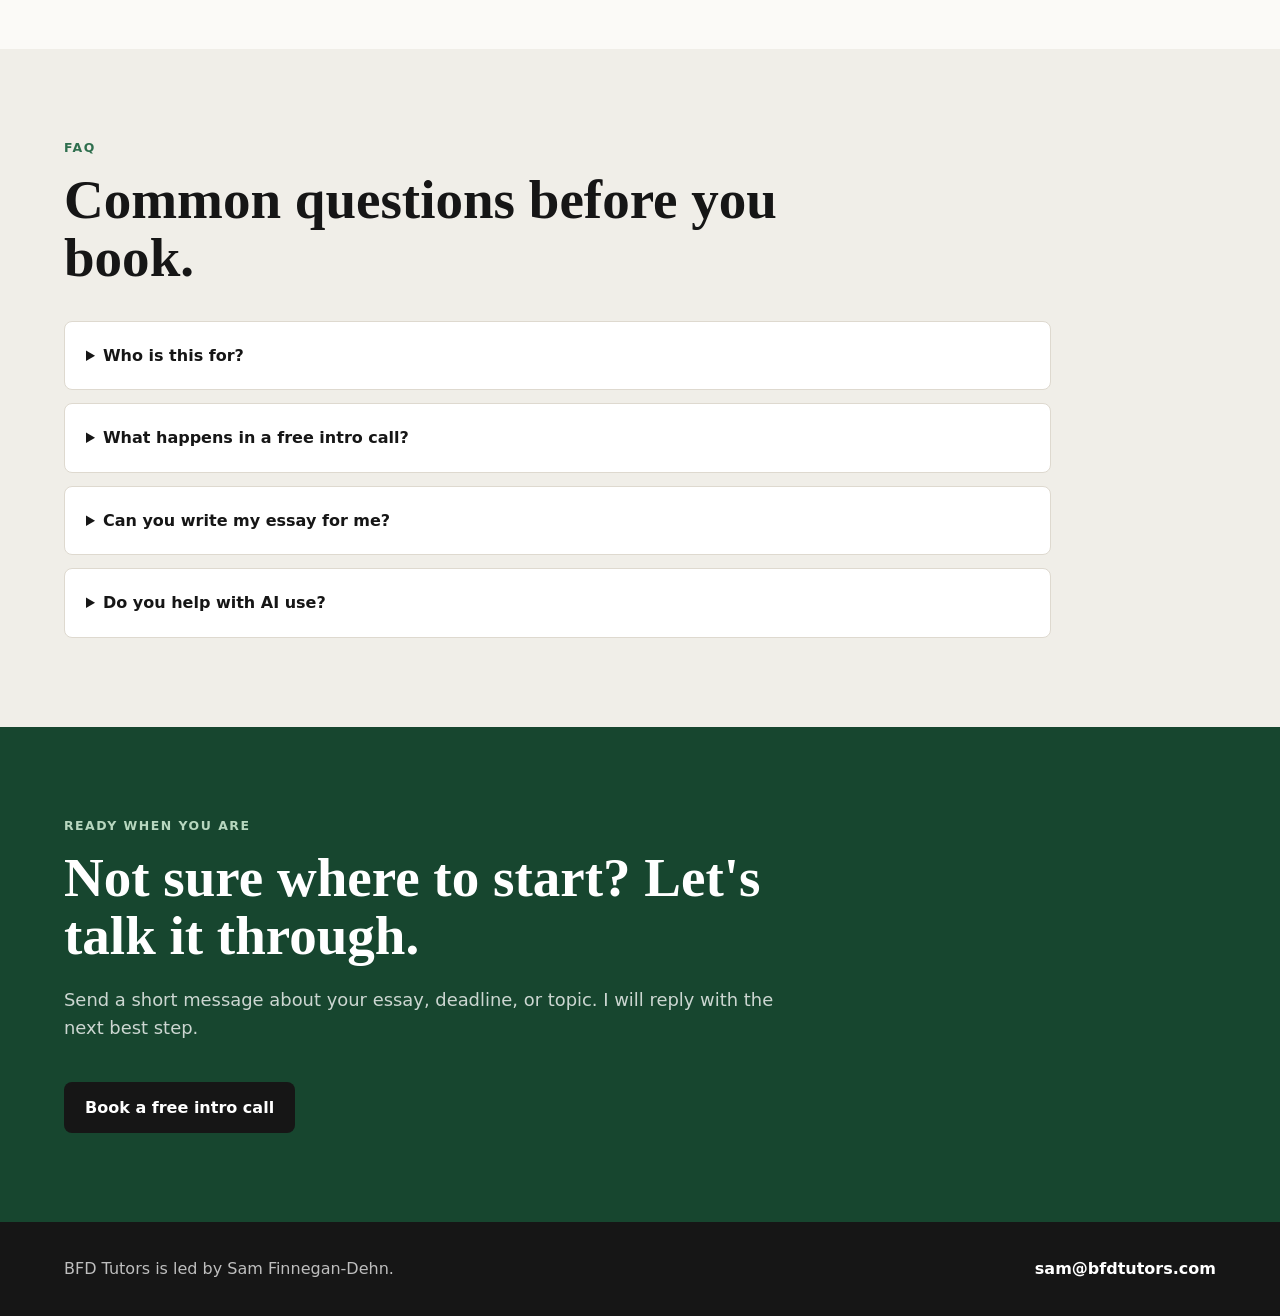
==== commit 88673574: "Add files via upload" ====
--- a/index.html
+++ b/index.html
@@ -15,7 +15,7 @@
   <meta name="twitter:description" content="Essay feedback, essay planning, and concept explanation with Sam Finnegan-Dehn.">
   <title>Online Philosophy Tutor | Essay Writing Support | BFD Tutors</title>
   <link rel="canonical" href="https://www.bfdtutors.com/">
-  <link rel="stylesheet" href="styles.css?v=5">
+  <link rel="stylesheet" href="styles.css?v=13">
   <script type="application/ld+json">
   {
     "@context": "https://schema.org",
@@ -46,8 +46,8 @@
       <span></span>
     </button>
     <nav class="site-nav" aria-label="Primary navigation">
+      <a href="#about">About</a>
       <a href="#help">How I Can Help</a>
-      <a href="#about">About</a>
       <a href="#resources">Resources</a>
       <a href="#faq">FAQ</a>
       <a class="nav-cta" href="https://calendly.com/sam-bfdtutors/30min" target="_blank" rel="noopener">Book a free intro call</a>
@@ -58,7 +58,7 @@
     <section class="hero" aria-labelledby="hero-title">
       <div class="hero-copy">
         <p class="eyebrow">Online one-to-one Philosophy tutoring</p>
-        <h1 id="hero-title">Struggling with your Philosophy essays? Let's fix that.</h1>
+        <h1 id="hero-title">Struggling with your Philosophy essays? <span class="hero-underline">Let's fix that.</span></h1>
         <p class="hero-lede">I help undergraduate and postgraduate Philosophy students write clearer arguments, understand difficult material, and achieve the grades their work deserves.</p>
         <div class="hero-actions">
           <a class="button primary" href="https://calendly.com/sam-bfdtutors/30min" target="_blank" rel="noopener">Book a free intro call</a>
@@ -172,12 +172,20 @@
       <div class="section-heading">
         <p class="eyebrow">Resources</p>
         <h2 id="resources-title">Want a taster first?</h2>
-        <p>Low-cost guides can introduce the BFD Tutors approach before you book a session.</p>
+        <p>Start with the free guide, then explore low-cost resources and essays before you book a session.</p>
+      </div>
+      <div class="featured-resource">
+        <div>
+          <p class="resource-kicker">Featured free guide</p>
+          <h3>Free Philosophy Essay Writing Guide</h3>
+          <p>A practical guide to planning, structuring, and sharpening Philosophy essays.</p>
+        </div>
+        <a class="button primary" href="assets/philosophy-essay-writing-guide.pdf" target="_blank" rel="noopener">Download the free guide</a>
       </div>
       <div class="resource-row">
         <a href="mailto:sam@bfdtutors.com?subject=Philosophical%20Evidence%20Guide" class="resource-link">Philosophical Evidence Guide <span>£3.49</span></a>
         <a href="mailto:sam@bfdtutors.com?subject=First-class%20Philosophy%20Essay%20Exemplar" class="resource-link">First-class Essay Exemplar <span>£3.49</span></a>
-        <a href="https://samatbfdtutors.substack.com/" class="resource-link" target="_blank" rel="noopener">Substack essays and updates <span>Read free</span></a>
+        <a href="https://samatbfdtutors.substack.com/" class="resource-link" target="_blank" rel="noopener">Substack articles <span>Read free</span></a>
       </div>
     </section>
 
@@ -224,21 +232,6 @@
           <summary>Do you help with AI use?</summary>
           <p>Yes. I can help you think clearly about responsible AI use in academic settings, while keeping your work honest and defensible.</p>
         </details>
-      </div>
-    </section>
-
-    <section class="section booking" id="booking" aria-labelledby="booking-title">
-      <div class="section-heading">
-        <p class="eyebrow">Booking</p>
-        <h2 id="booking-title">Book a free 20-minute intro call.</h2>
-        <p>Choose a time that works for you. The call is free, low-pressure, and designed to work out whether one-to-one Philosophy tutoring is the right next step.</p>
-      </div>
-      <div class="booking-panel">
-        <div>
-          <h3>Free intro call</h3>
-          <p>Talk through what you are working on, where you feel stuck, and whether one-to-one Philosophy tutoring is the right next step.</p>
-        </div>
-        <a class="button primary" href="https://calendly.com/sam-bfdtutors/30min" target="_blank" rel="noopener">Open Calendly</a>
       </div>
     </section>
 
--- a/styles.css
+++ b/styles.css
@@ -189,6 +189,13 @@
   font-size: clamp(2.65rem, 4.85vw, 3.9rem);
 }
 
+.hero-underline {
+  background-image: linear-gradient(var(--green), var(--green));
+  background-position: 0 94%;
+  background-repeat: no-repeat;
+  background-size: 100% 0.12em;
+}
+
 h2 {
   margin-bottom: var(--space-lg);
   font-family: Georgia, "Times New Roman", serif;
@@ -250,12 +257,12 @@
 }
 
 .hero-media img {
-  aspect-ratio: 1 / 1.08;
+  aspect-ratio: 1;
   width: min(100%, 377px);
   object-fit: cover;
   object-position: center top;
-  border: 1px solid rgba(255, 255, 255, 0.12);
-  border-radius: 8px;
+  border: var(--space-xs) solid rgba(183, 215, 191, 0.92);
+  border-radius: 50%;
   box-shadow: var(--shadow);
 }
 
@@ -307,13 +314,25 @@
   display: grid;
   grid-template-columns: 1fr 1.618fr;
   gap: clamp(var(--space-xl), 7vw, var(--space-3xl));
+  align-items: start;
   background: var(--white);
 }
 
+.intro .section-heading {
+  max-width: var(--content-narrow);
+}
+
 .intro-copy {
-  max-width: var(--content-mid);
+  display: grid;
+  gap: var(--space-lg);
+  max-width: var(--content-narrow);
+  padding-top: var(--space-xl);
   color: #34312d;
   font-size: 1.13rem;
+}
+
+.intro-copy p {
+  margin-bottom: 0;
 }
 
 .help,
@@ -440,55 +459,75 @@
   margin-top: var(--space-lg);
 }
 
-.resource-row {
-  display: flex;
-  flex-wrap: wrap;
-  gap: var(--space-md);
-  margin-top: var(--space-xl);
-}
-
-.resource-link {
-  display: inline-flex;
-  align-items: center;
-  justify-content: space-between;
-  gap: var(--space-lg);
-  min-width: min(100%, 377px);
-  padding: var(--space-lg);
-  background: var(--white);
-  border: 1px solid var(--line);
-  border-radius: 8px;
-  text-decoration: none;
-  font-weight: 800;
-}
-
-.resource-link:hover {
-  border-color: var(--green);
-}
-
-.resource-link span {
-  color: var(--green);
-}
-
-.booking {
-  background: var(--white);
-}
-
-.booking-panel {
+.featured-resource {
   display: flex;
   align-items: center;
   justify-content: space-between;
   gap: var(--space-xl);
+  max-width: var(--content-wide);
   margin-top: var(--space-xl);
   padding: var(--space-xl);
-  background: var(--green-soft);
-  border: 1px solid rgba(47, 111, 78, 0.26);
-  border-radius: 8px;
-}
-
-.booking-panel p {
+  color: var(--white);
+  background: var(--green-dark);
+  border: 1px solid rgba(183, 215, 191, 0.34);
+  border-radius: 8px;
+  box-shadow: 0 21px 55px rgba(23, 70, 47, 0.18);
+}
+
+.featured-resource h3 {
   max-width: var(--content-narrow);
+  margin-bottom: var(--space-md);
+  font-family: Georgia, "Times New Roman", serif;
+  font-size: clamp(1.55rem, 3vw, 2.4rem);
+}
+
+.featured-resource p {
   margin-bottom: 0;
-  color: var(--muted);
+  color: rgba(255, 255, 255, 0.78);
+}
+
+.resource-kicker {
+  margin-bottom: var(--space-md);
+  color: #b7d7bf;
+  font-size: 0.72rem;
+  font-weight: 800;
+  letter-spacing: 0.12em;
+  text-transform: uppercase;
+}
+
+.featured-resource .button.primary {
+  flex: 0 0 auto;
+  background: var(--ink);
+}
+
+.resource-row {
+  display: grid;
+  grid-template-columns: repeat(3, minmax(0, 1fr));
+  gap: var(--space-md);
+  max-width: var(--content-wide);
+  margin-top: var(--space-lg);
+}
+
+.resource-link {
+  display: flex;
+  align-items: center;
+  justify-content: space-between;
+  gap: var(--space-lg);
+  min-width: 0;
+  padding: var(--space-lg);
+  background: var(--white);
+  border: 1px solid var(--line);
+  border-radius: 8px;
+  text-decoration: none;
+  font-weight: 800;
+}
+
+.resource-link:hover {
+  border-color: var(--green);
+}
+
+.resource-link span {
+  color: var(--green);
 }
 
 .articles {
@@ -637,9 +676,17 @@
     grid-template-columns: 1fr;
   }
 
-  .booking-panel {
+  .featured-resource {
     align-items: stretch;
     flex-direction: column;
+  }
+
+  .intro .section-heading {
+    max-width: var(--content-mid);
+  }
+
+  .intro-copy {
+    padding-top: 0;
   }
 }
 
@@ -665,12 +712,16 @@
   }
 
   .hero-actions,
-  .resource-row,
   .site-footer {
     flex-direction: column;
   }
 
+  .resource-row {
+    grid-template-columns: 1fr;
+  }
+
   .button,
+  .featured-resource .button,
   .resource-link {
     width: 100%;
   }
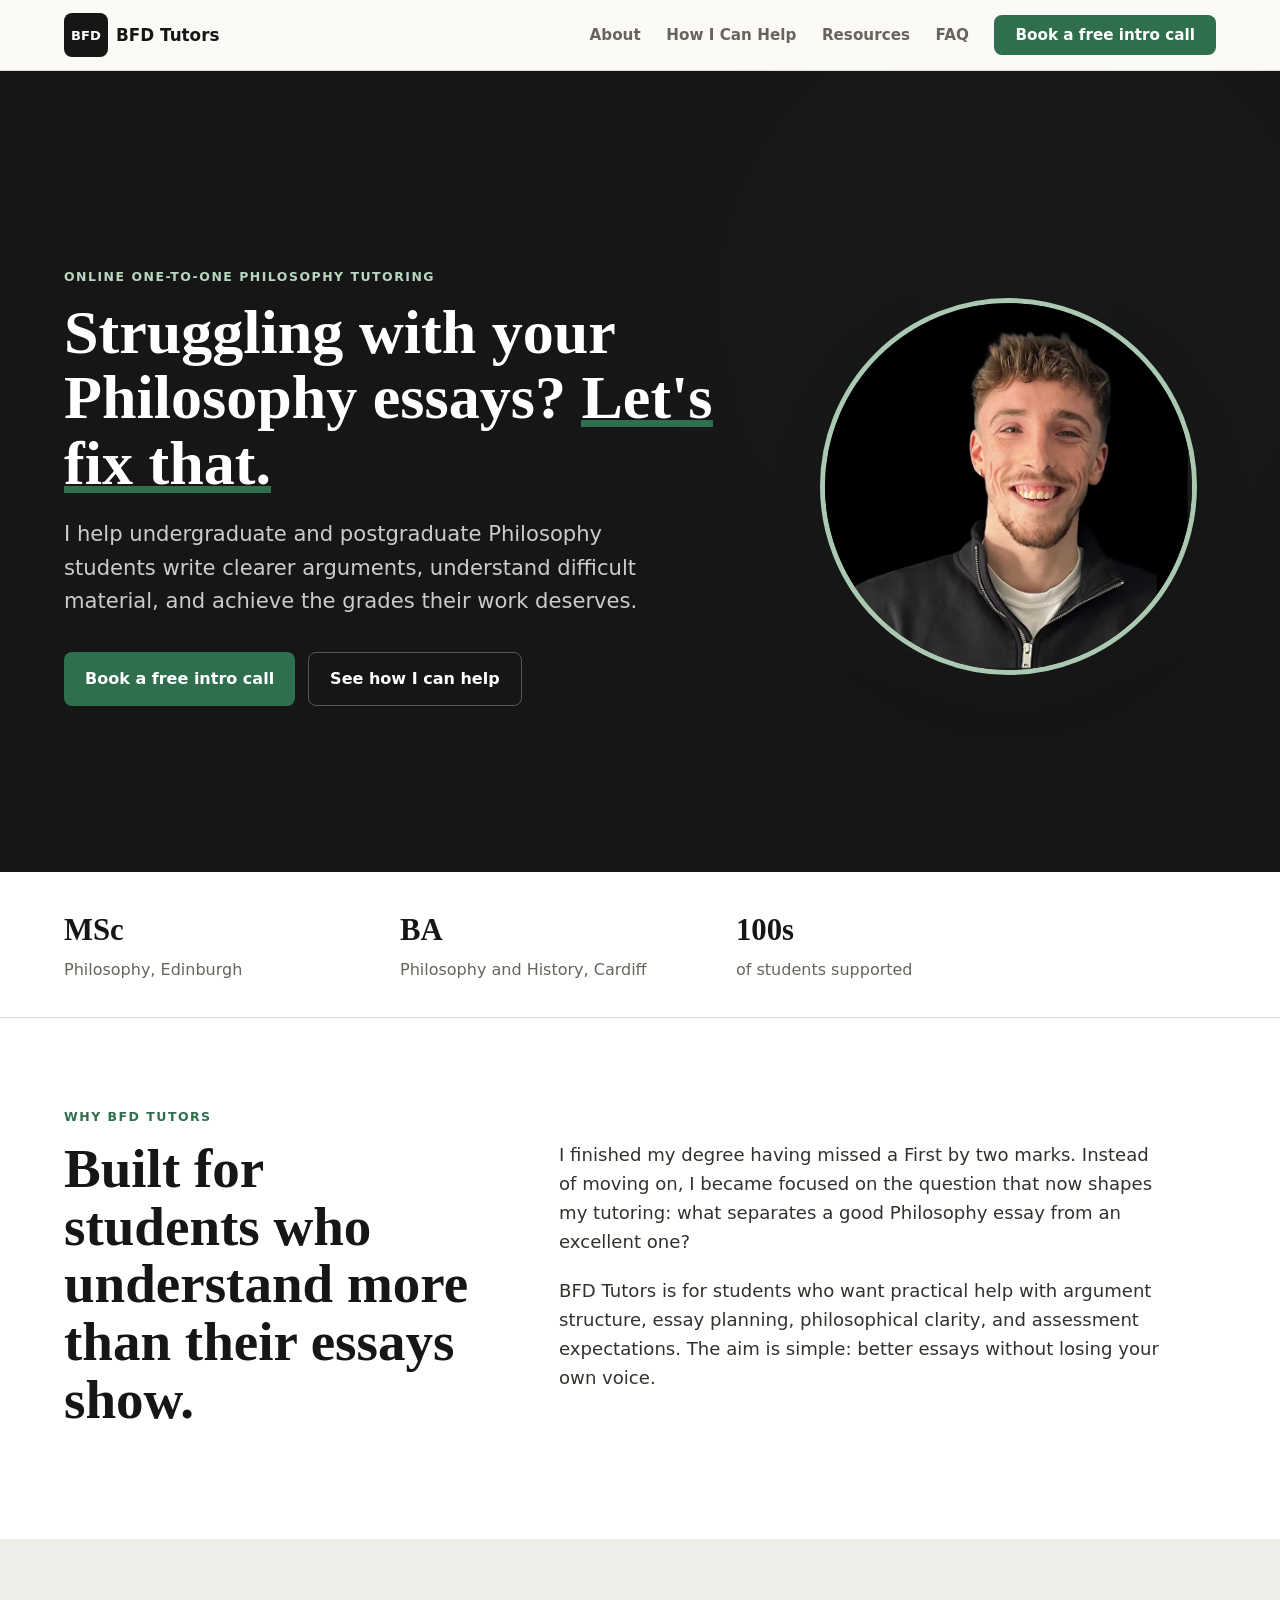
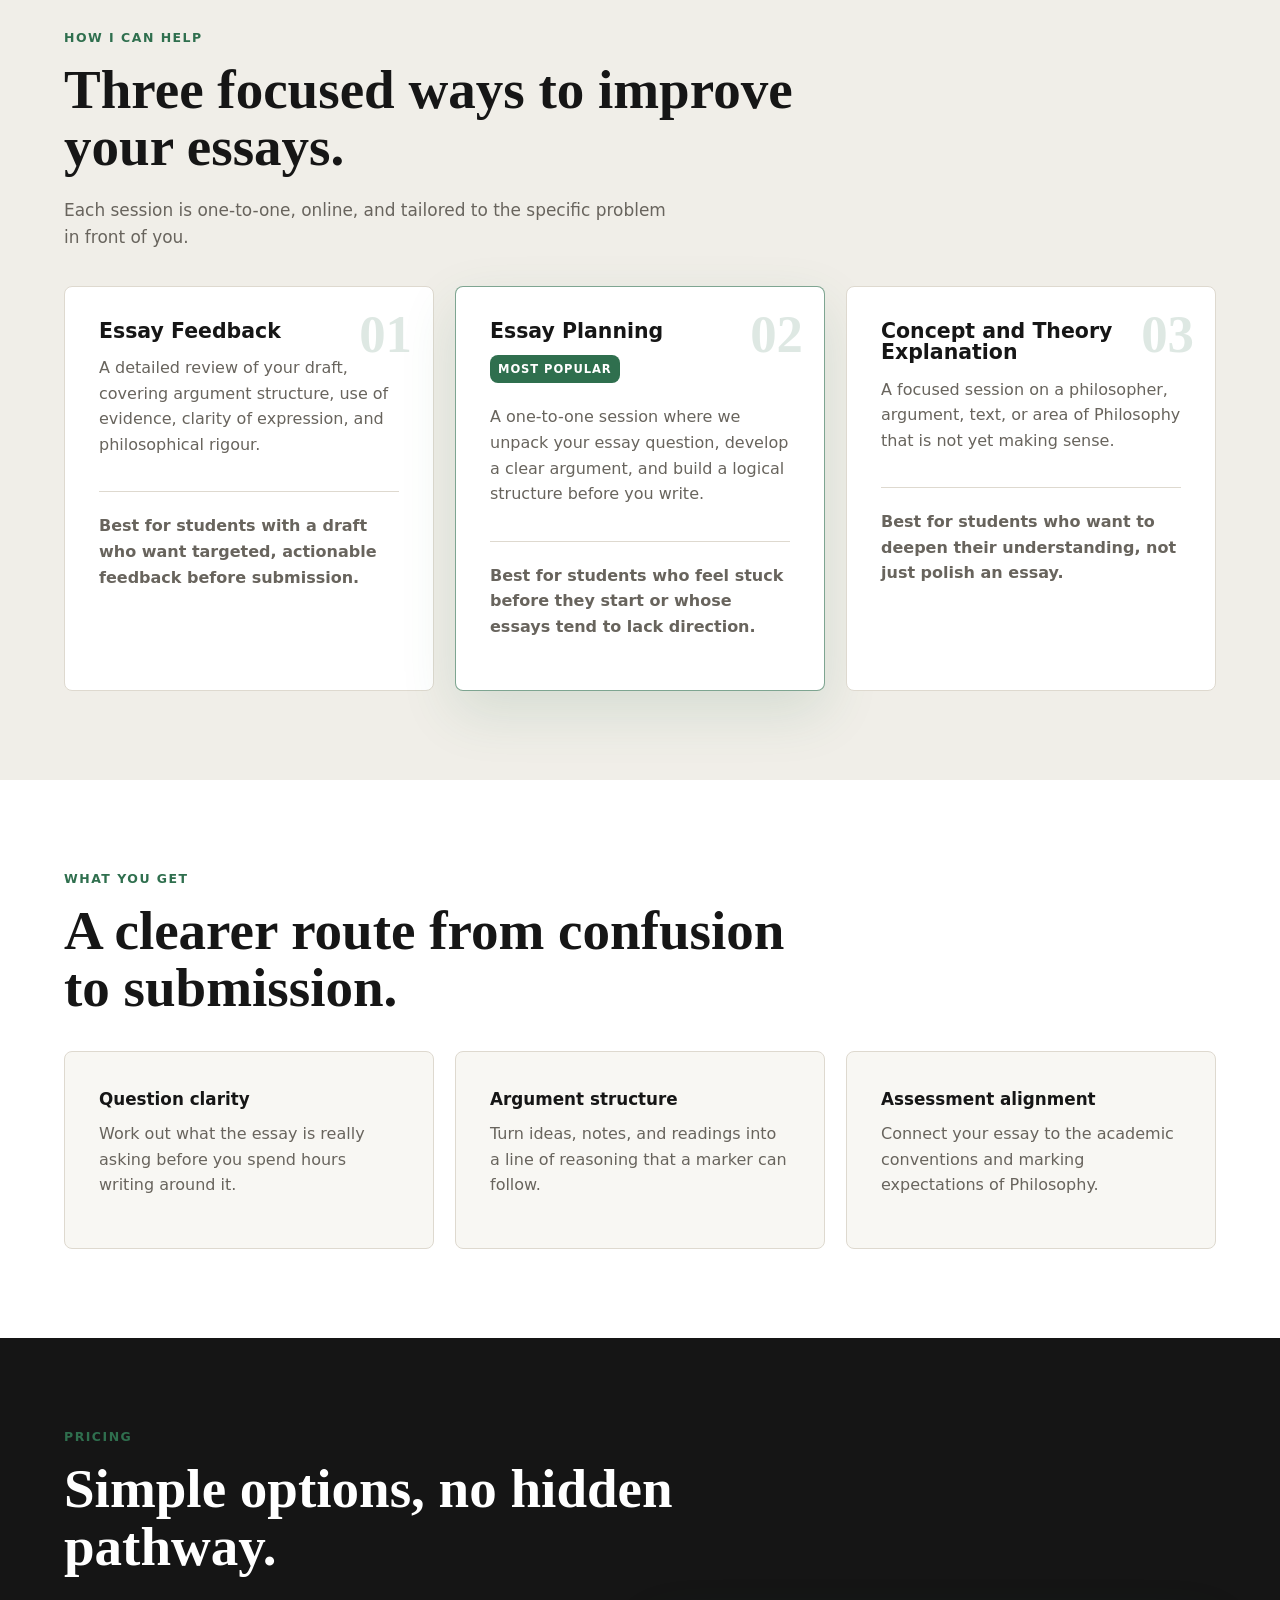
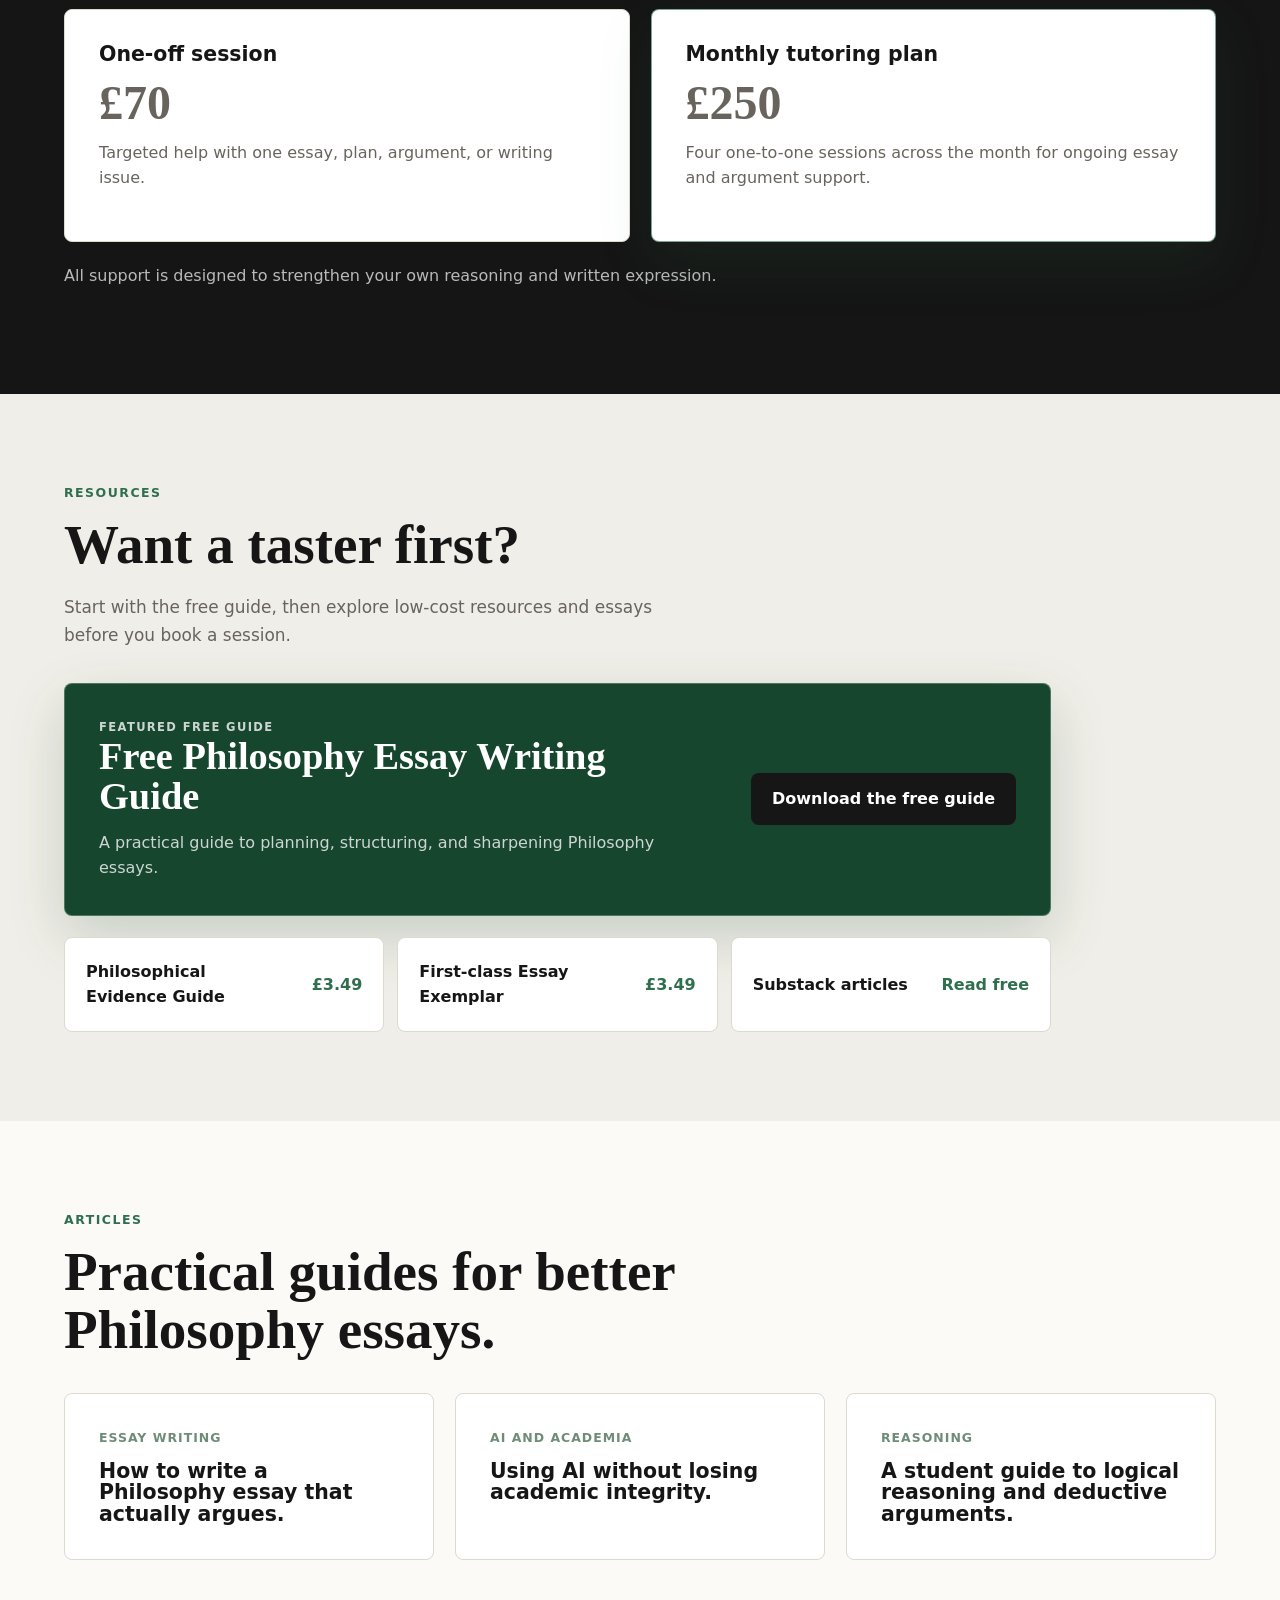
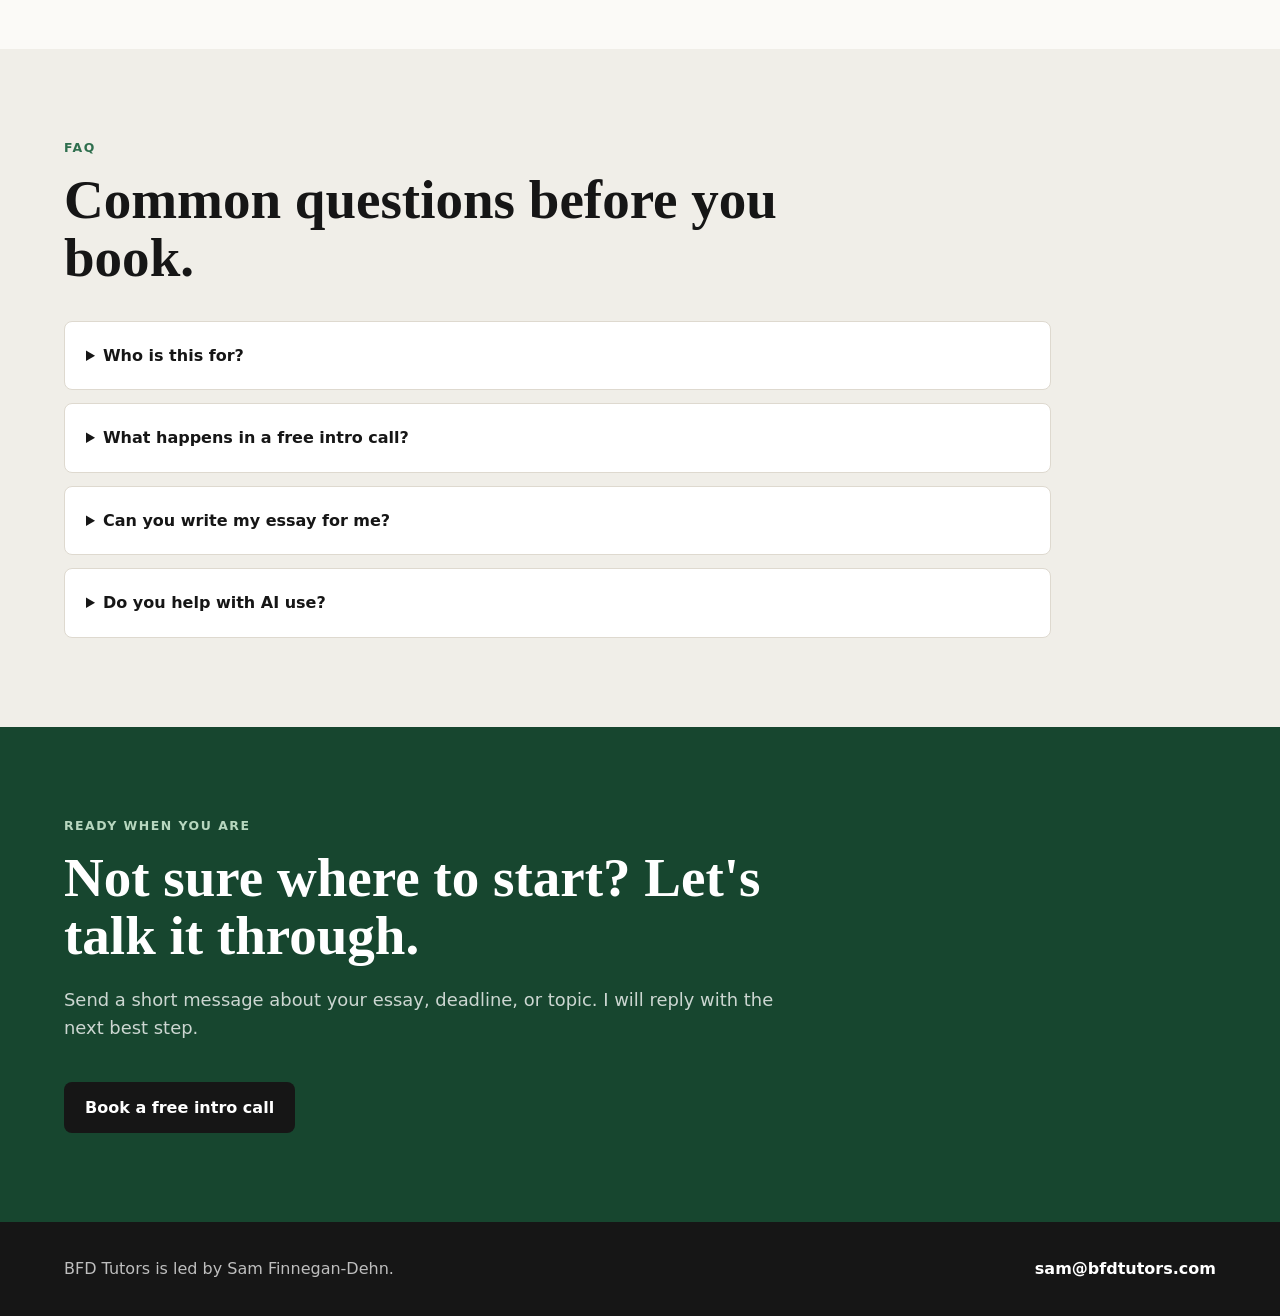
==== commit 89d4520e: "Update index.html" ====
--- a/index.html
+++ b/index.html
@@ -9,7 +9,7 @@
   <meta property="og:description" content="One-to-one online Philosophy tutoring for undergraduate and postgraduate students who want clearer arguments and stronger essays.">
   <meta property="og:type" content="website">
   <meta property="og:url" content="https://www.bfdtutors.com/">
-  <meta property="og:image" content="https://www.bfdtutors.com/assets/sam-finnegan-dehn.png">
+  <meta property="og:image" content="https://www.bfdtutors.com/sam-finnegan-dehn.png">
   <meta name="twitter:card" content="summary_large_image">
   <meta name="twitter:title" content="BFD Tutors | Online Philosophy Tutor">
   <meta name="twitter:description" content="Essay feedback, essay planning, and concept explanation with Sam Finnegan-Dehn.">
@@ -66,7 +66,7 @@
         </div>
       </div>
       <div class="hero-media" aria-label="Sam Finnegan-Dehn, founder of BFD Tutors">
-        <img src="assets/sam-finnegan-dehn.png" alt="Sam Finnegan-Dehn smiling against a dark background">
+        <img src="sam-finnegan-dehn.png" alt="Sam Finnegan-Dehn smiling against a dark background">
       </div>
     </section>
 
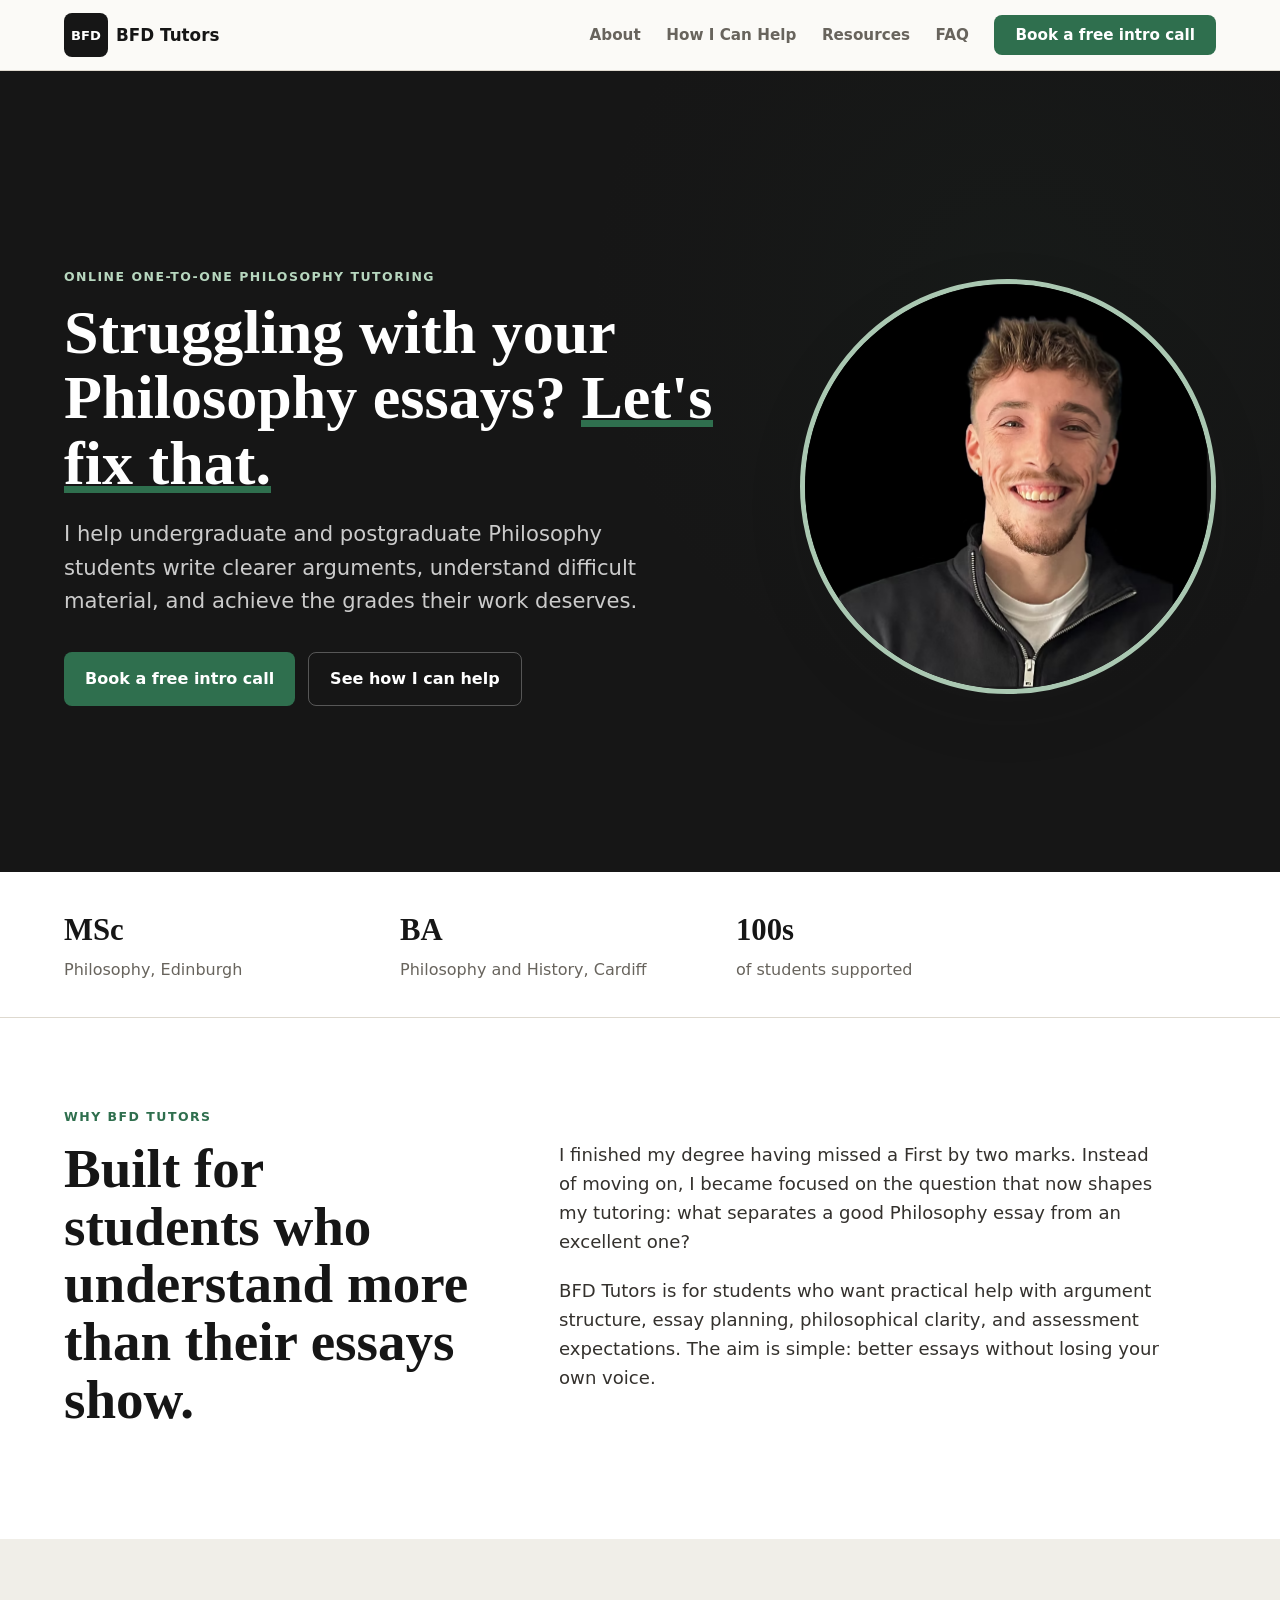
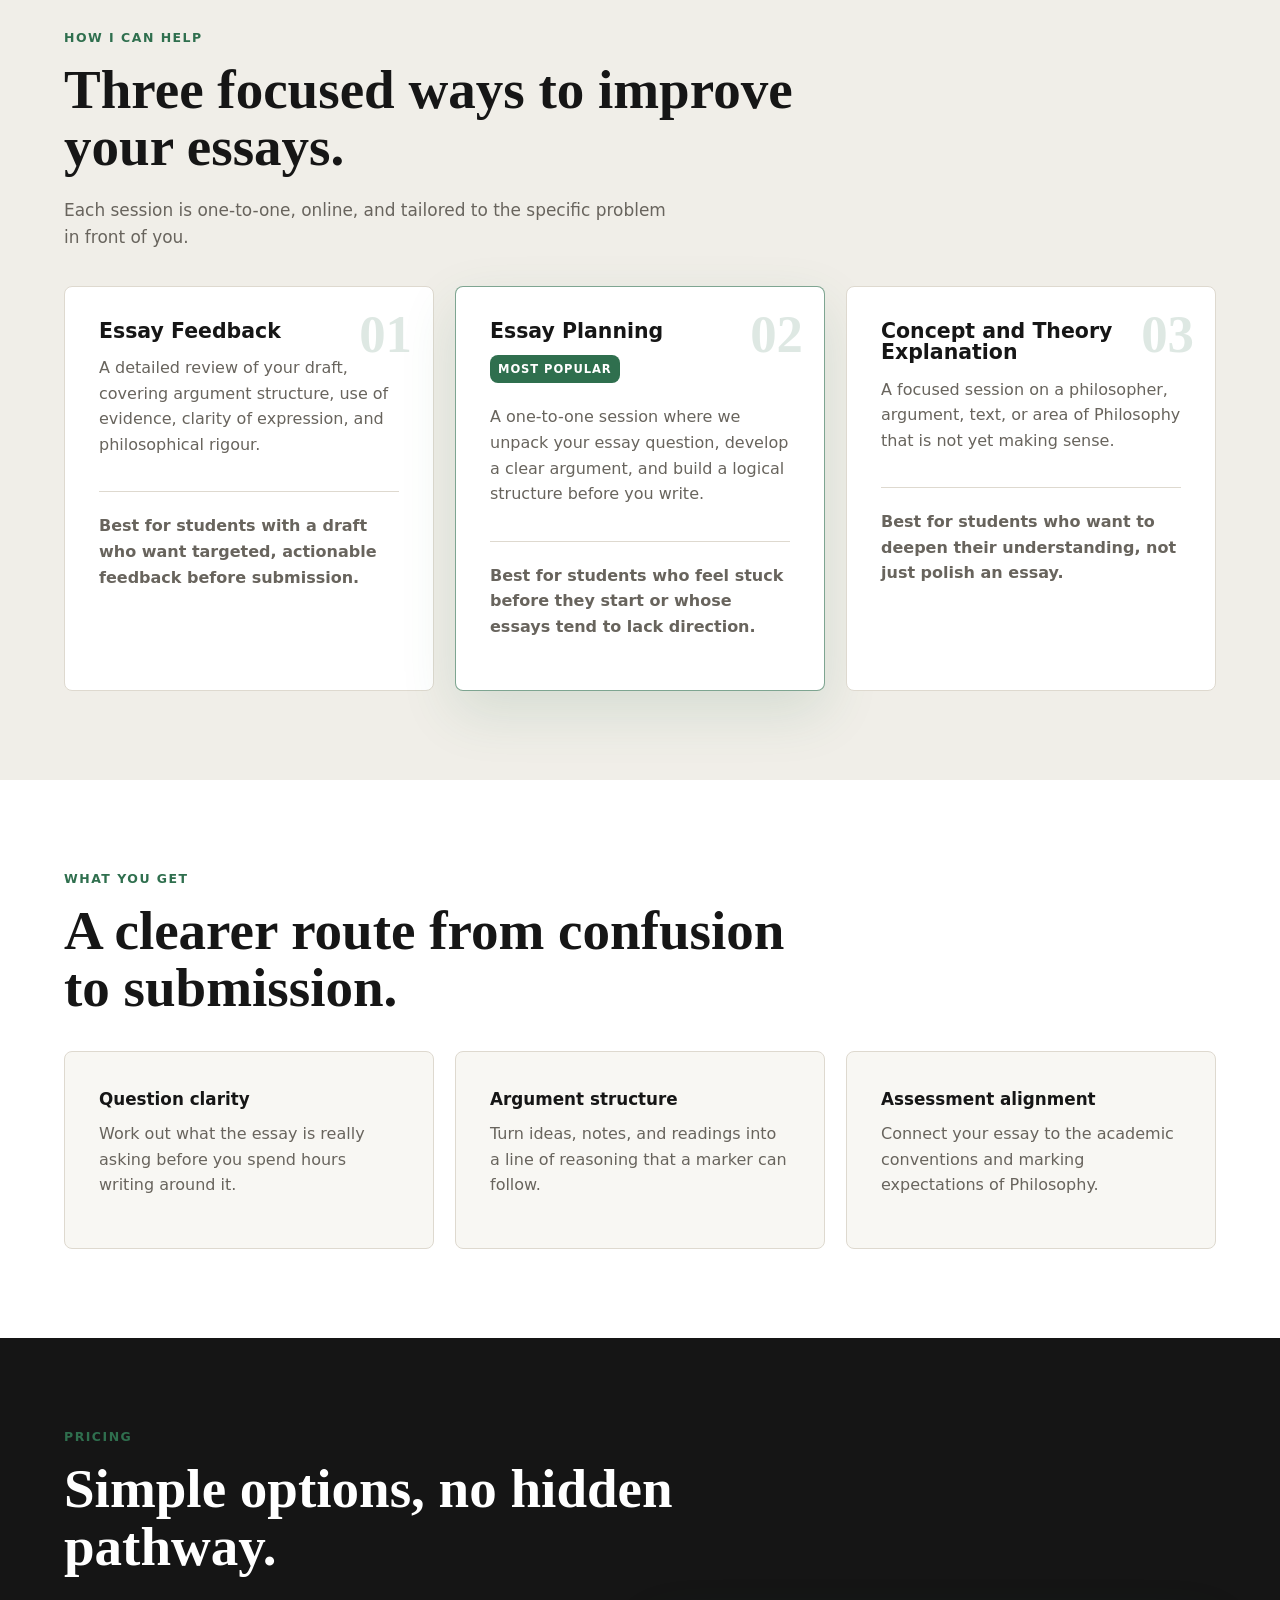
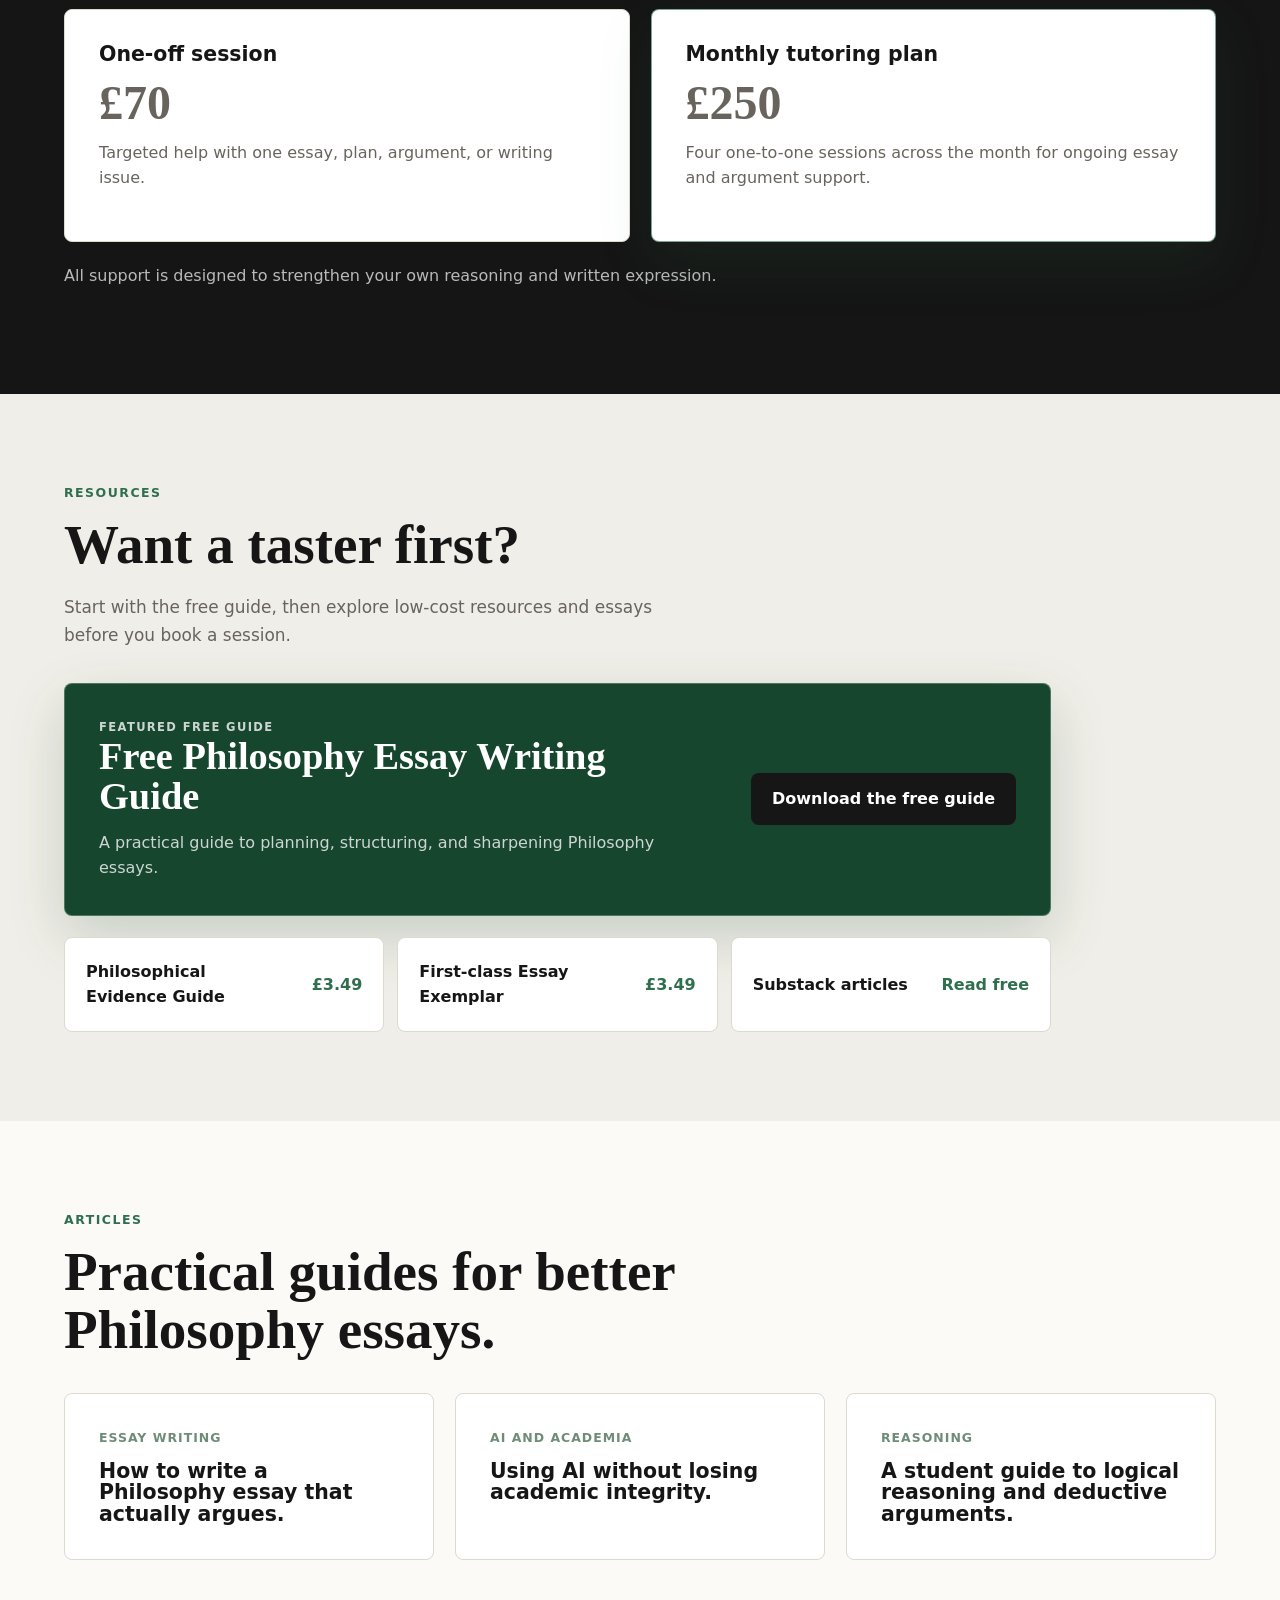
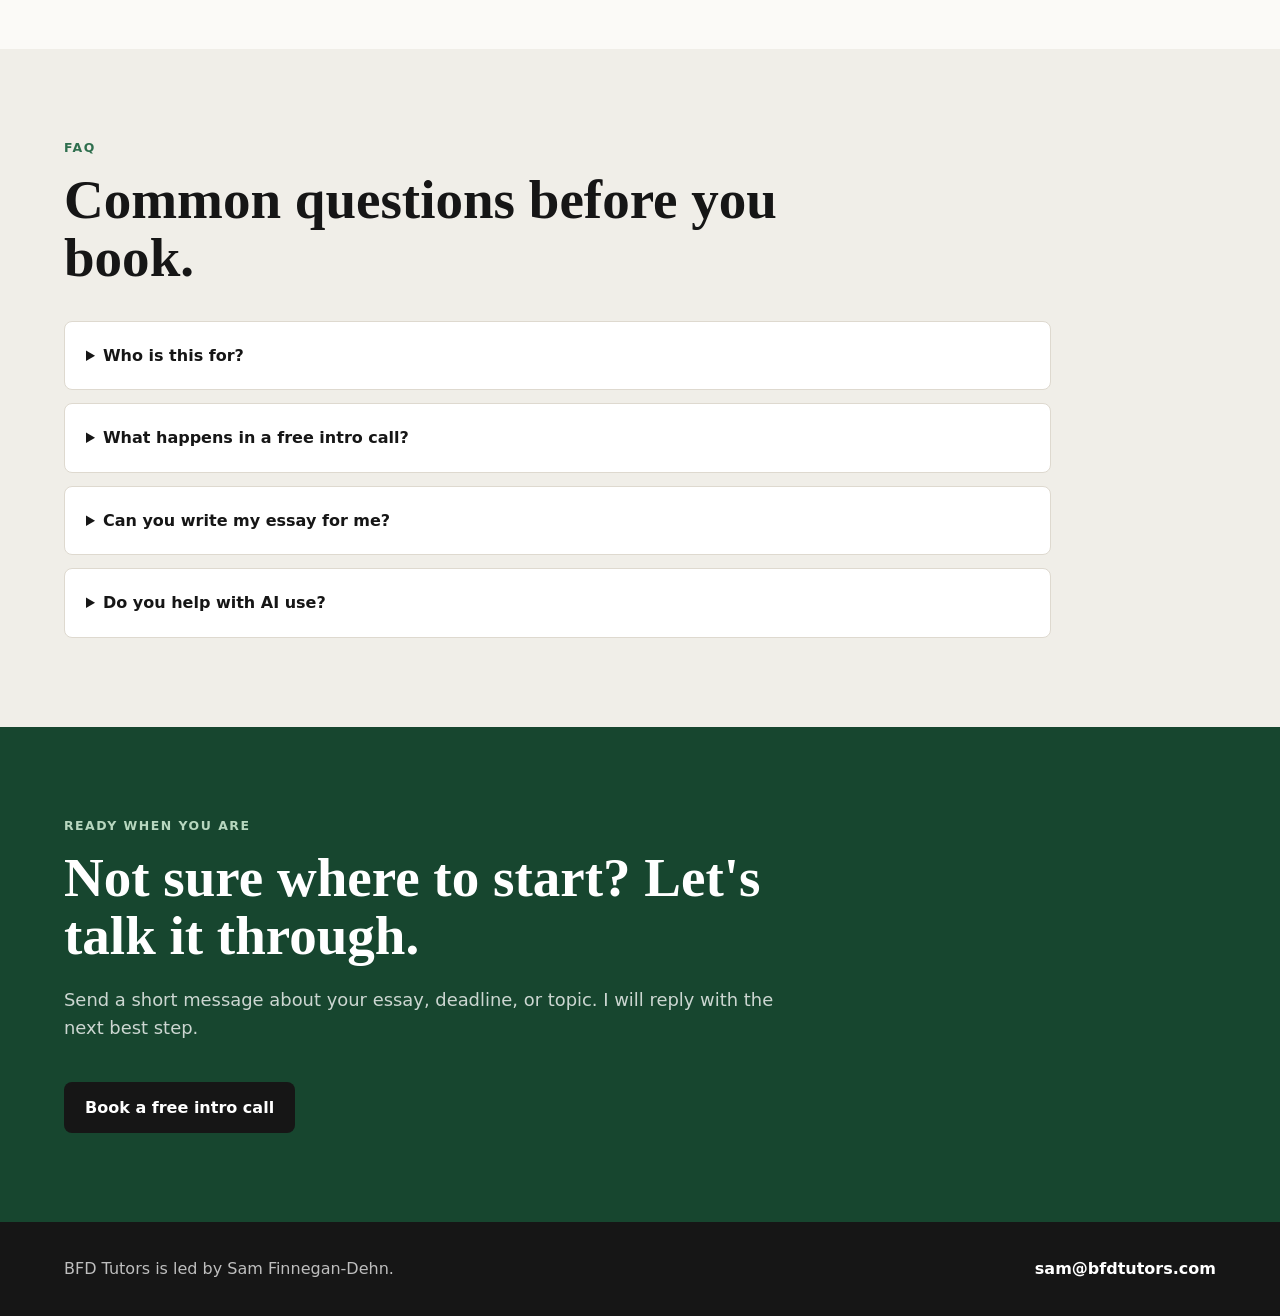
==== commit 7e80b73c: "Add files via upload" ====
--- a/index.html
+++ b/index.html
@@ -15,7 +15,7 @@
   <meta name="twitter:description" content="Essay feedback, essay planning, and concept explanation with Sam Finnegan-Dehn.">
   <title>Online Philosophy Tutor | Essay Writing Support | BFD Tutors</title>
   <link rel="canonical" href="https://www.bfdtutors.com/">
-  <link rel="stylesheet" href="styles.css?v=13">
+  <link rel="stylesheet" href="styles.css?v=14">
   <script type="application/ld+json">
   {
     "@context": "https://schema.org",
--- a/styles.css
+++ b/styles.css
@@ -252,13 +252,13 @@
 .hero-media {
   grid-area: media;
   align-self: center;
-  max-width: 377px;
+  max-width: 466px;
   justify-self: center;
 }
 
 .hero-media img {
   aspect-ratio: 1;
-  width: min(100%, 377px);
+  width: min(100%, 466px);
   object-fit: cover;
   object-position: center top;
   border: var(--space-xs) solid rgba(183, 215, 191, 0.92);
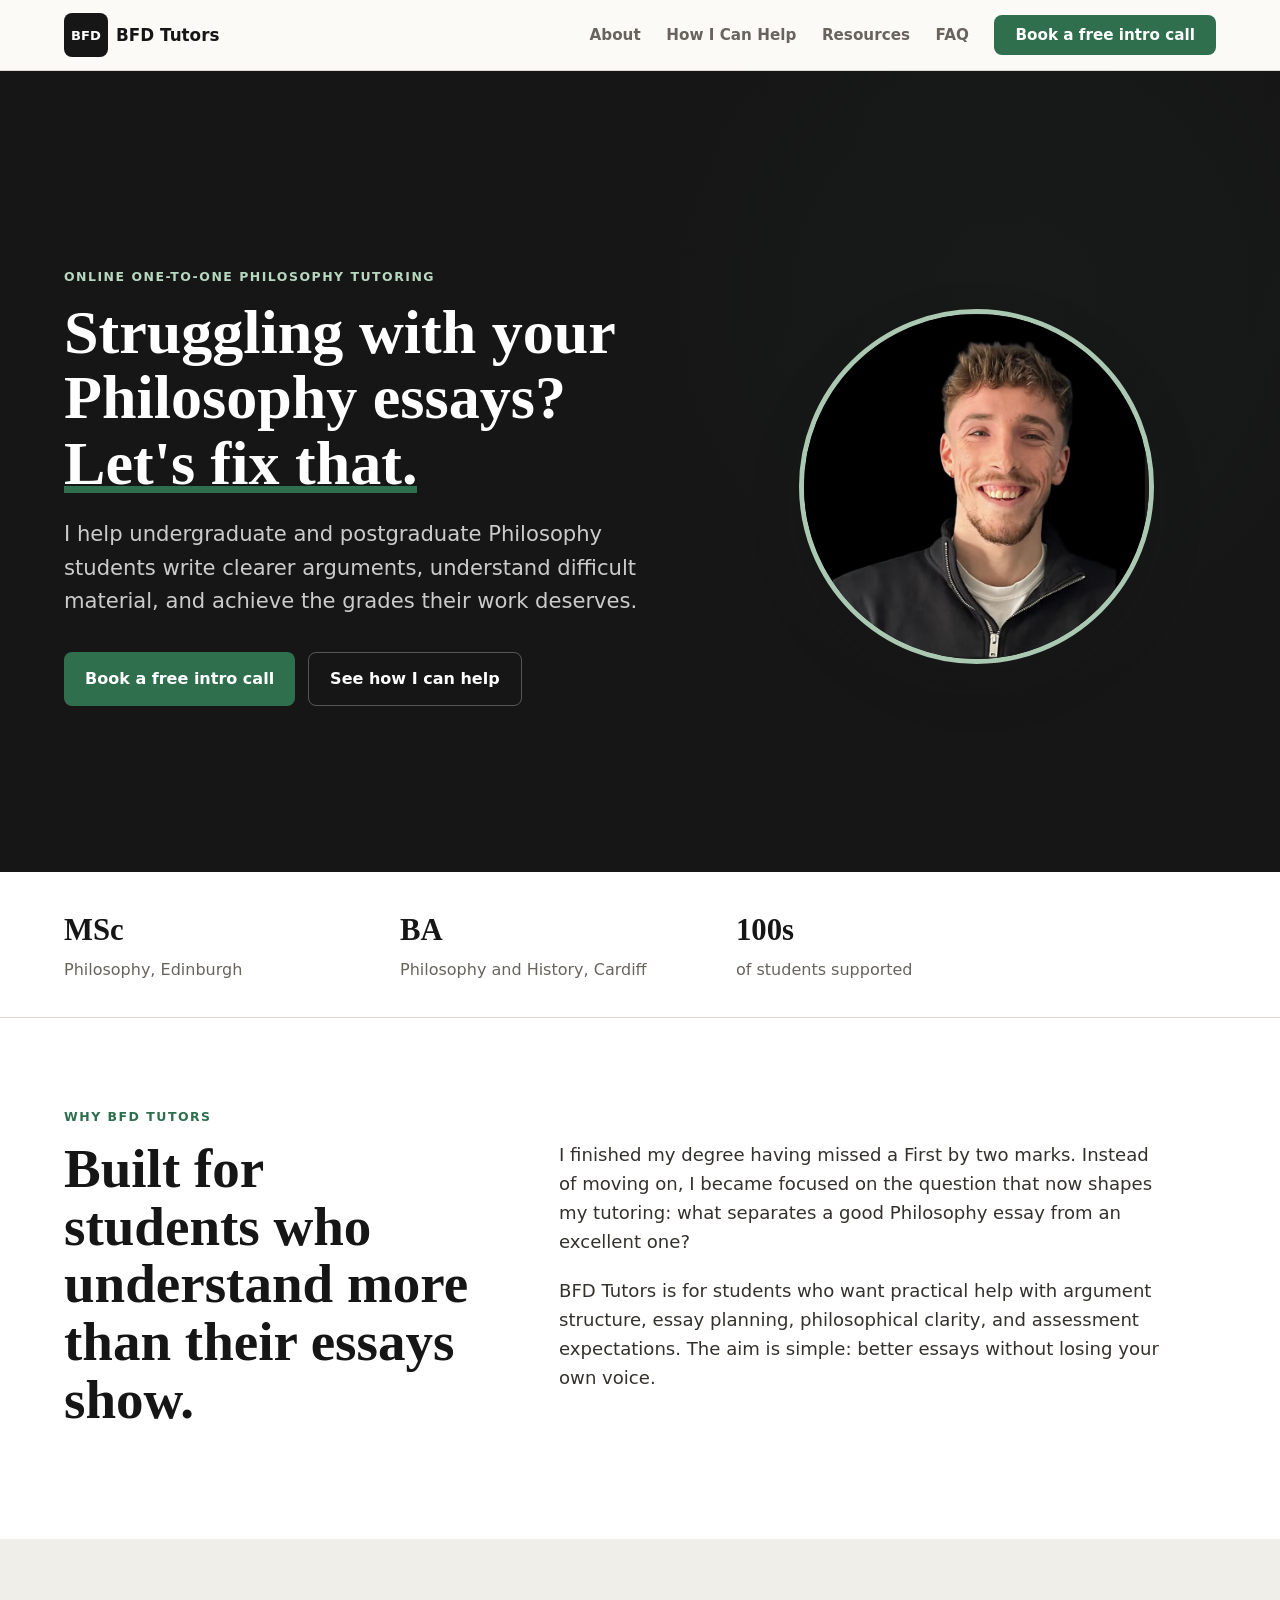
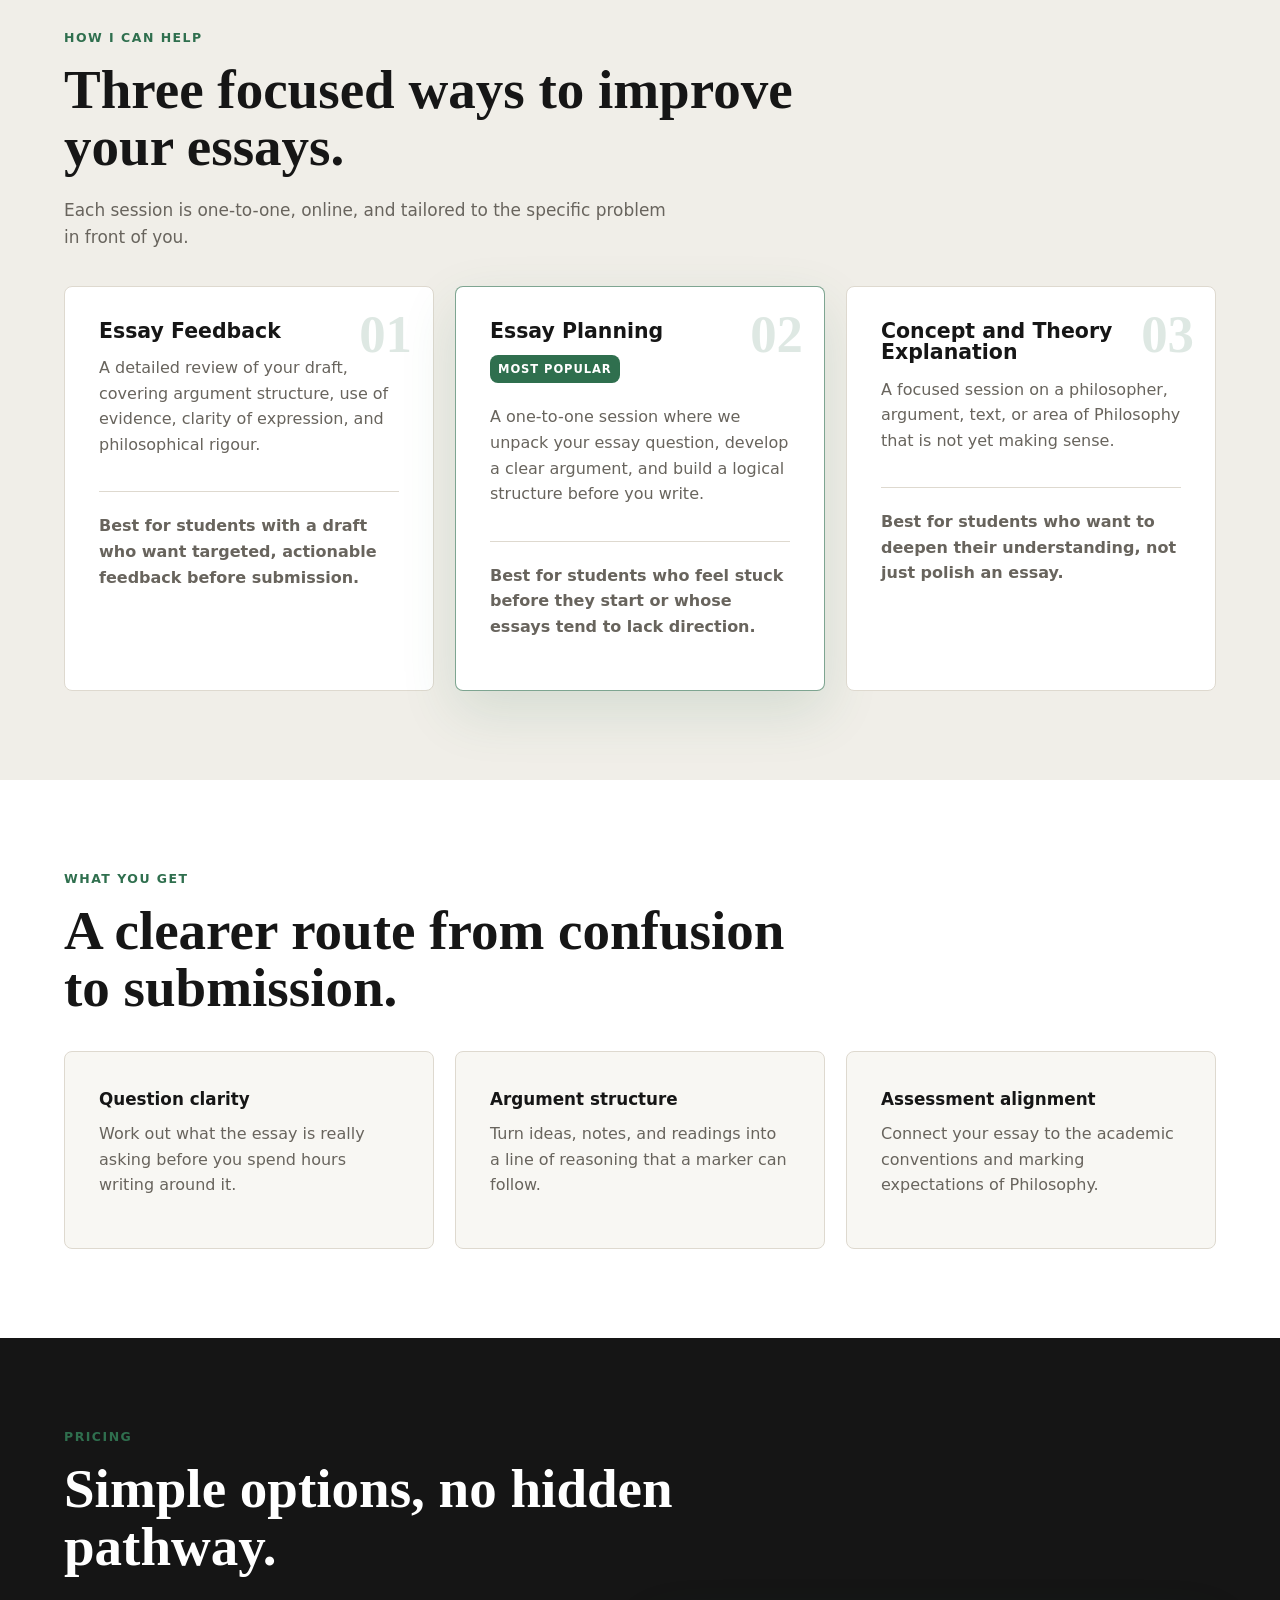
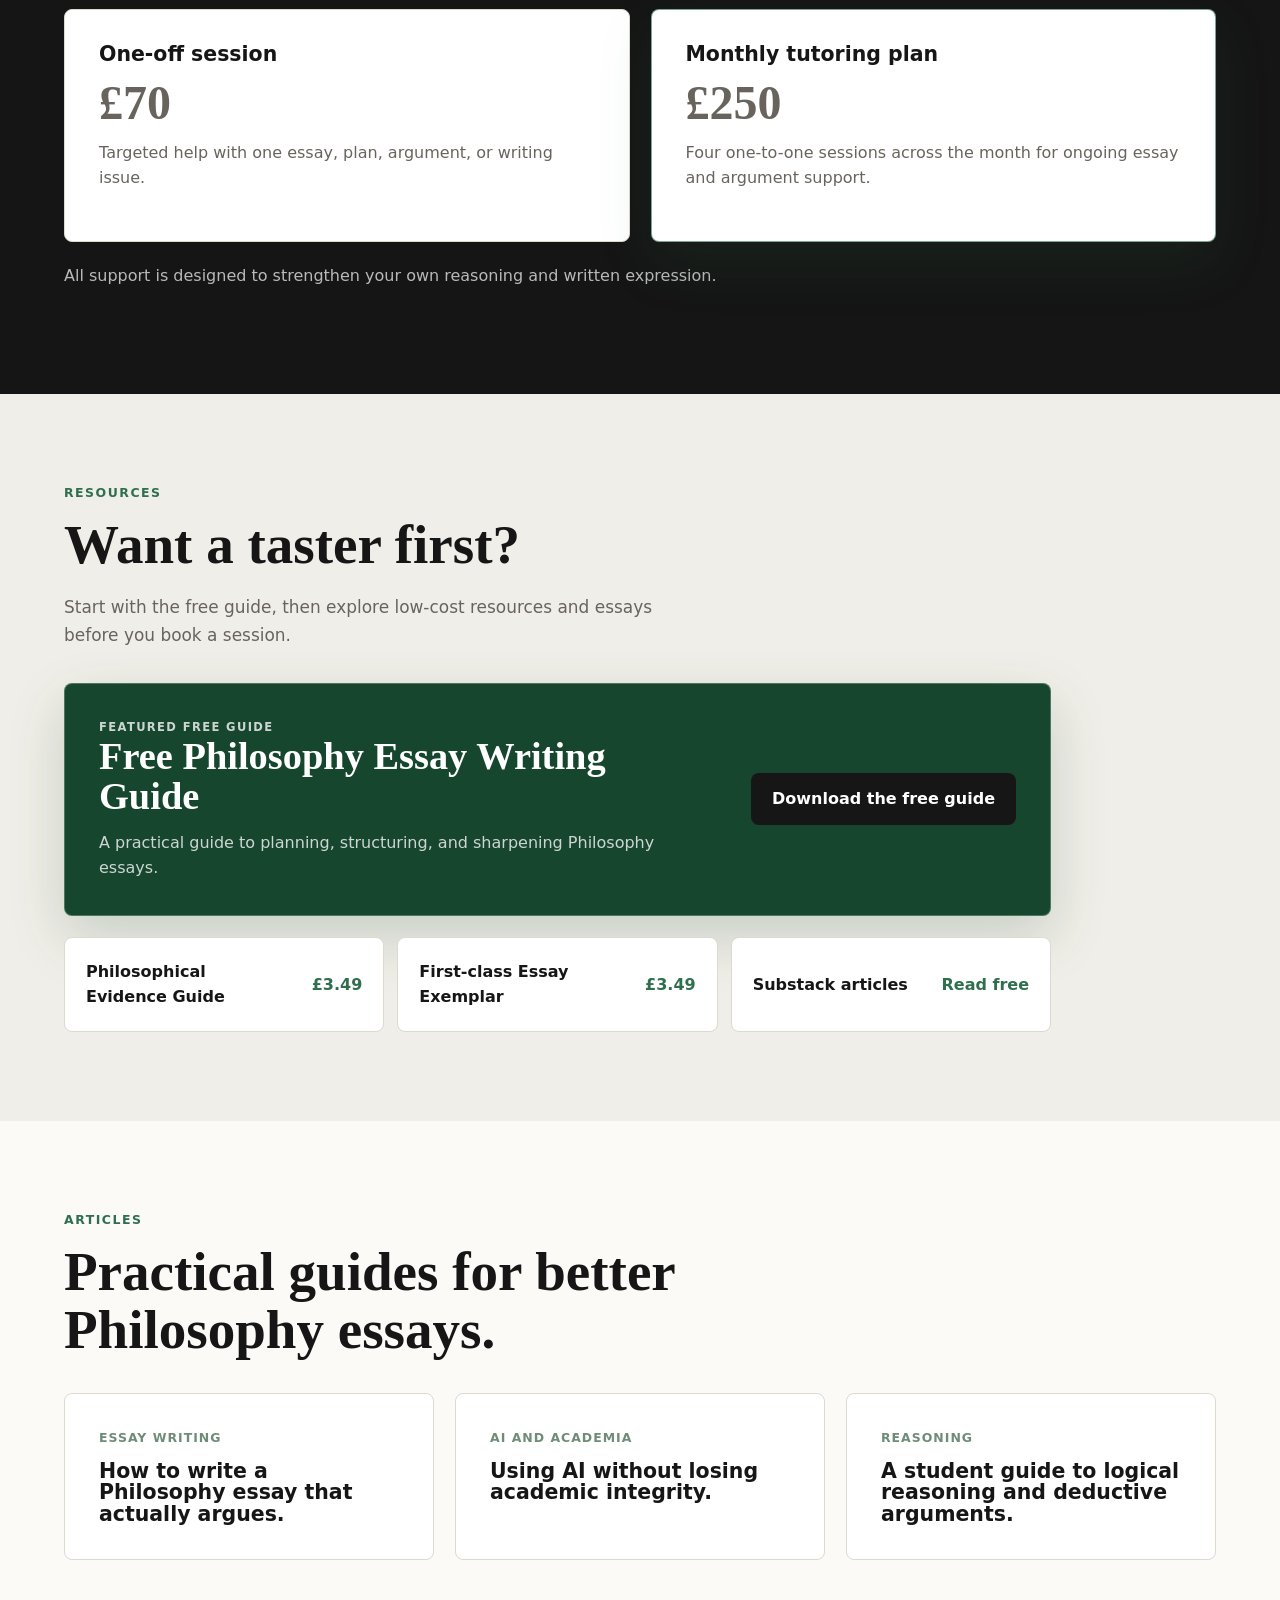
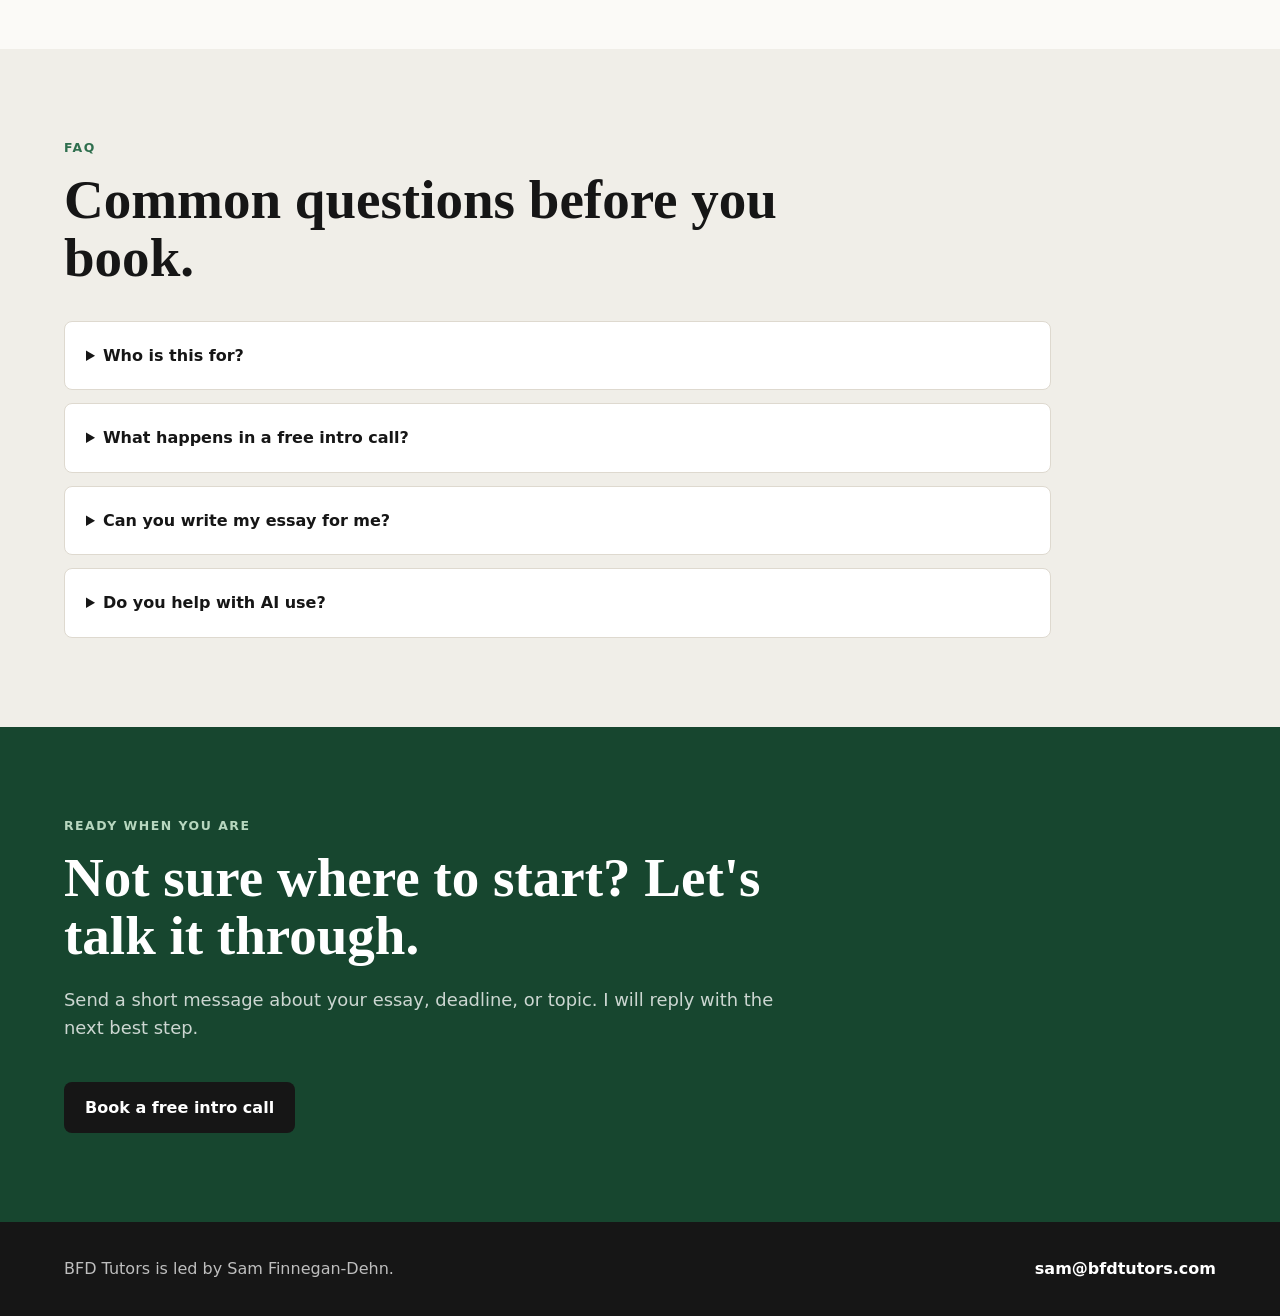
==== commit 32a810ab: "Add files via upload" ====
--- a/index.html
+++ b/index.html
@@ -15,7 +15,7 @@
   <meta name="twitter:description" content="Essay feedback, essay planning, and concept explanation with Sam Finnegan-Dehn.">
   <title>Online Philosophy Tutor | Essay Writing Support | BFD Tutors</title>
   <link rel="canonical" href="https://www.bfdtutors.com/">
-  <link rel="stylesheet" href="styles.css?v=14">
+  <link rel="stylesheet" href="styles.css?v=19">
   <script type="application/ld+json">
   {
     "@context": "https://schema.org",
--- a/styles.css
+++ b/styles.css
@@ -134,7 +134,7 @@
 
 .hero {
   display: grid;
-  grid-template-columns: minmax(0, 1.618fr) minmax(280px, 1fr);
+  grid-template-columns: minmax(0, 1.12fr) minmax(480px, 0.88fr);
   grid-template-areas:
     "copy media";
   align-items: end;
@@ -252,13 +252,14 @@
 .hero-media {
   grid-area: media;
   align-self: center;
-  max-width: 466px;
+  width: clamp(355px, 25.5vw, 490px);
+  max-width: 100%;
   justify-self: center;
 }
 
 .hero-media img {
   aspect-ratio: 1;
-  width: min(100%, 466px);
+  width: 100%;
   object-fit: cover;
   object-position: center top;
   border: var(--space-xs) solid rgba(183, 215, 191, 0.92);
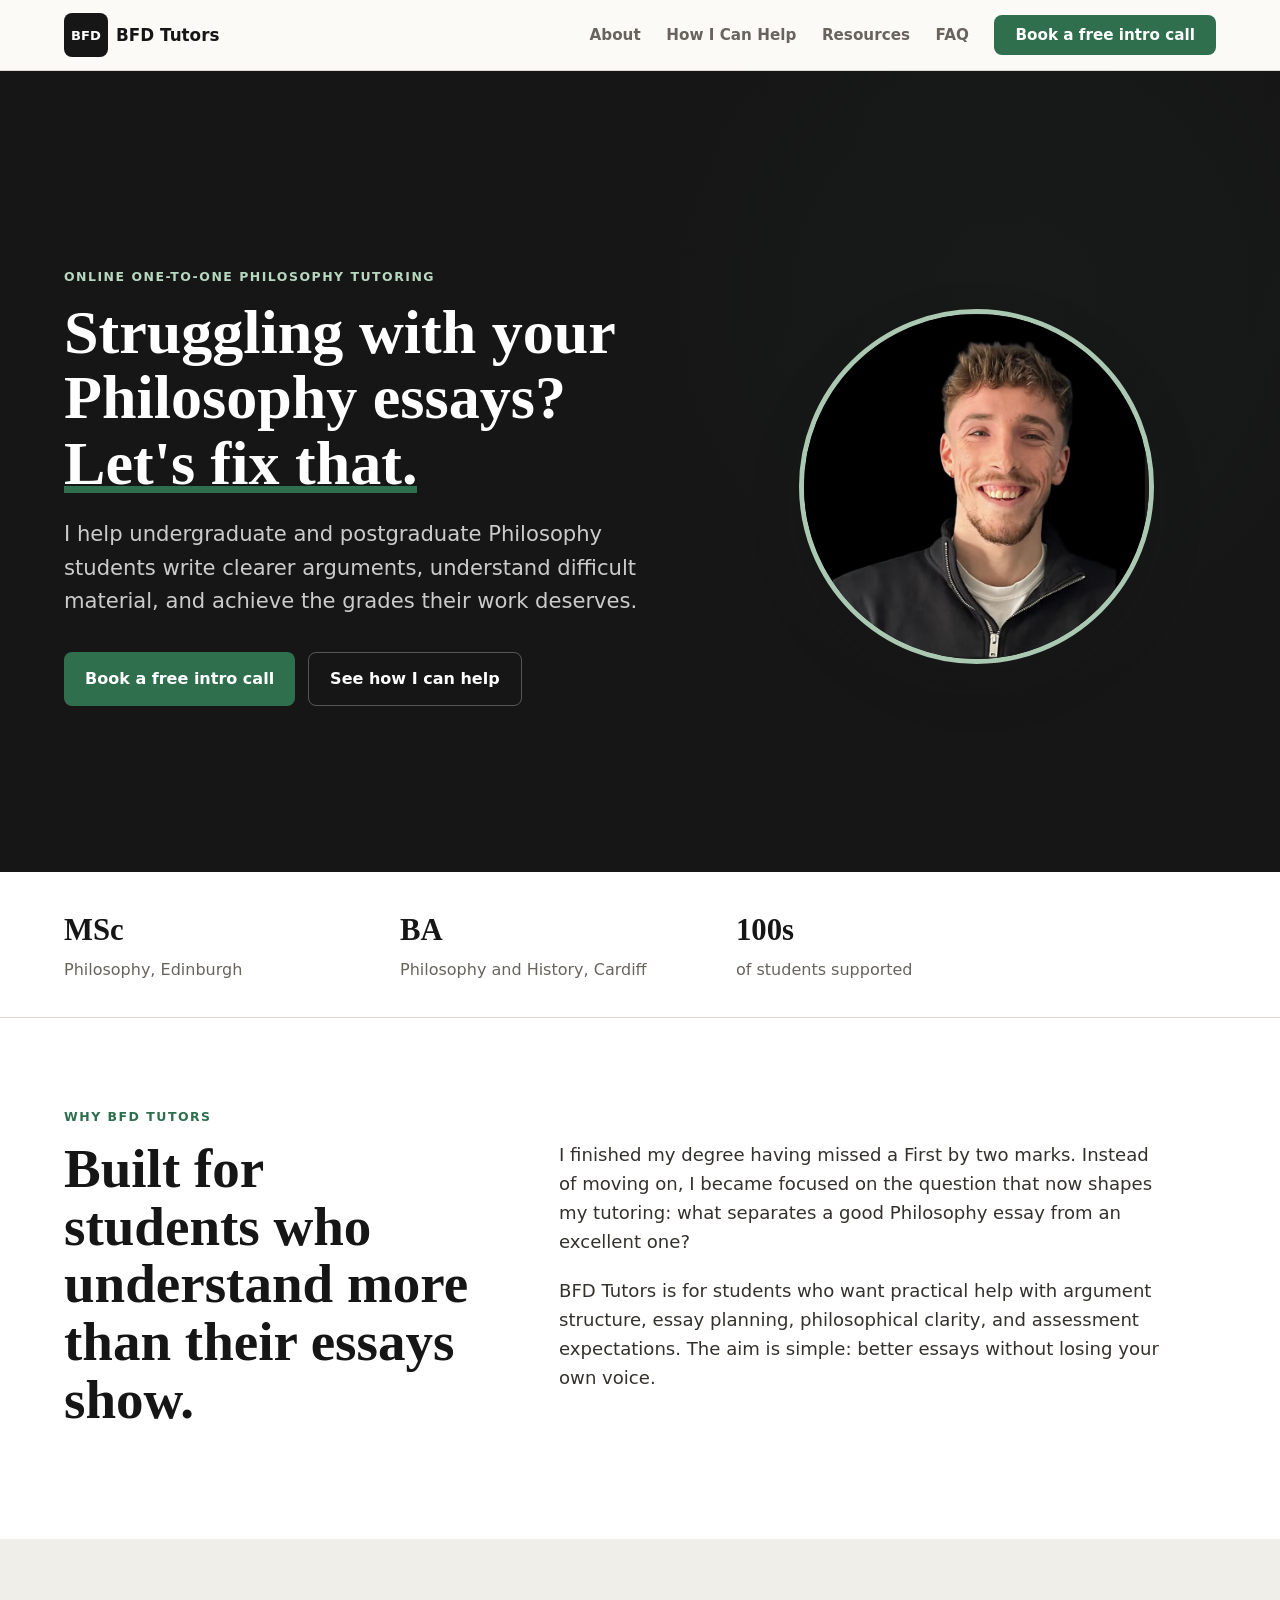
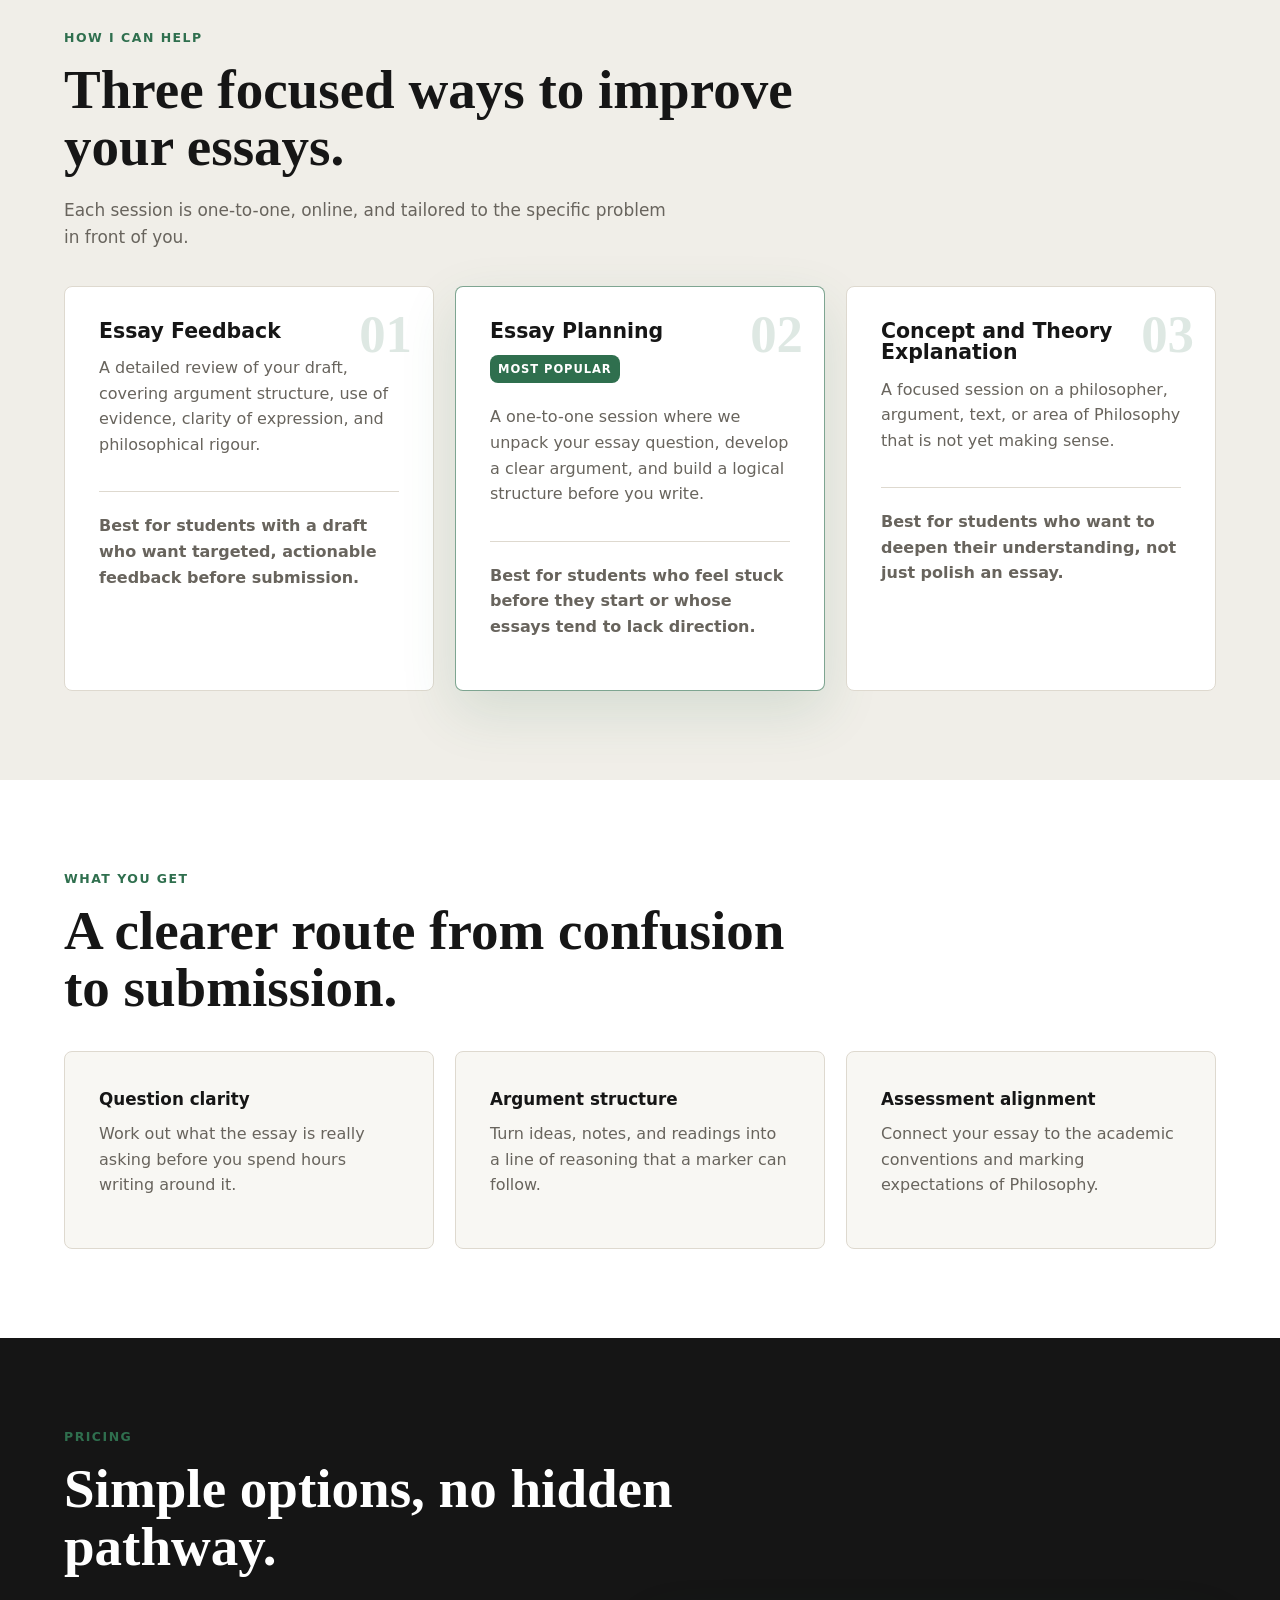
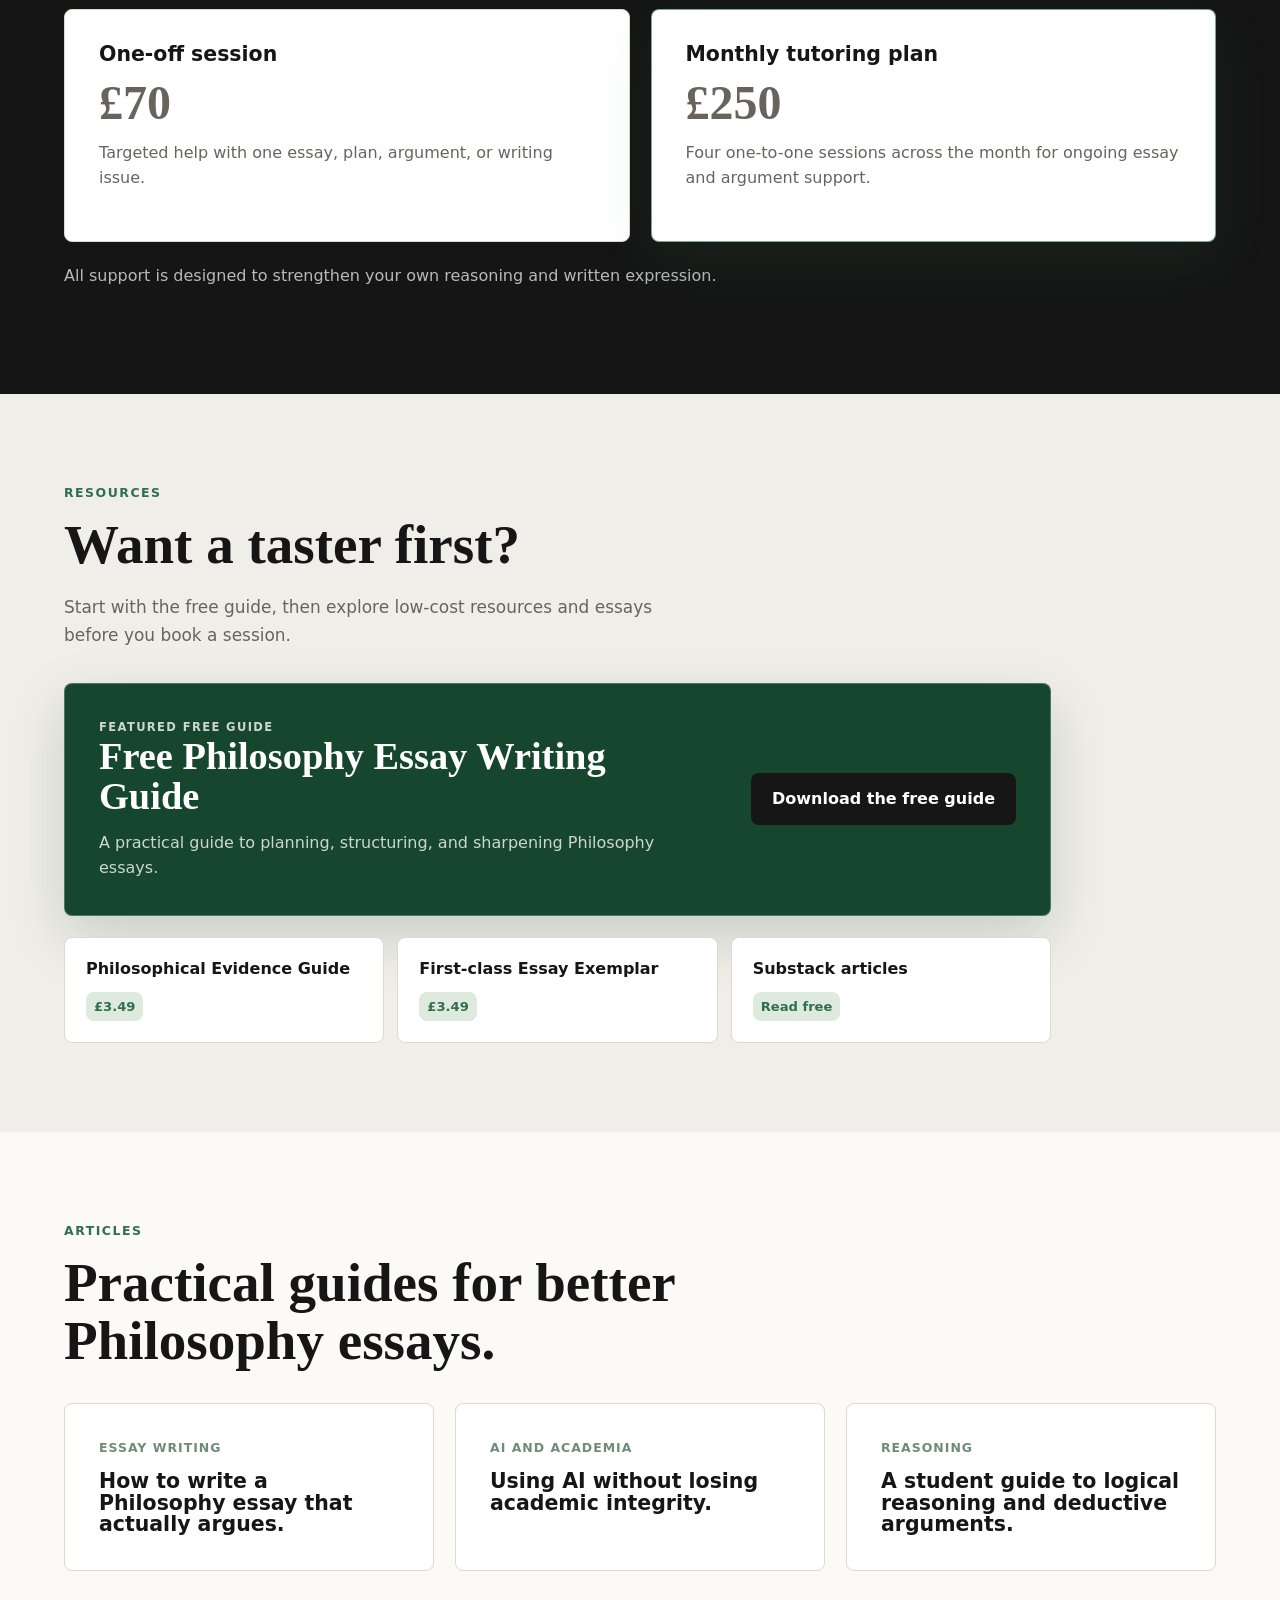
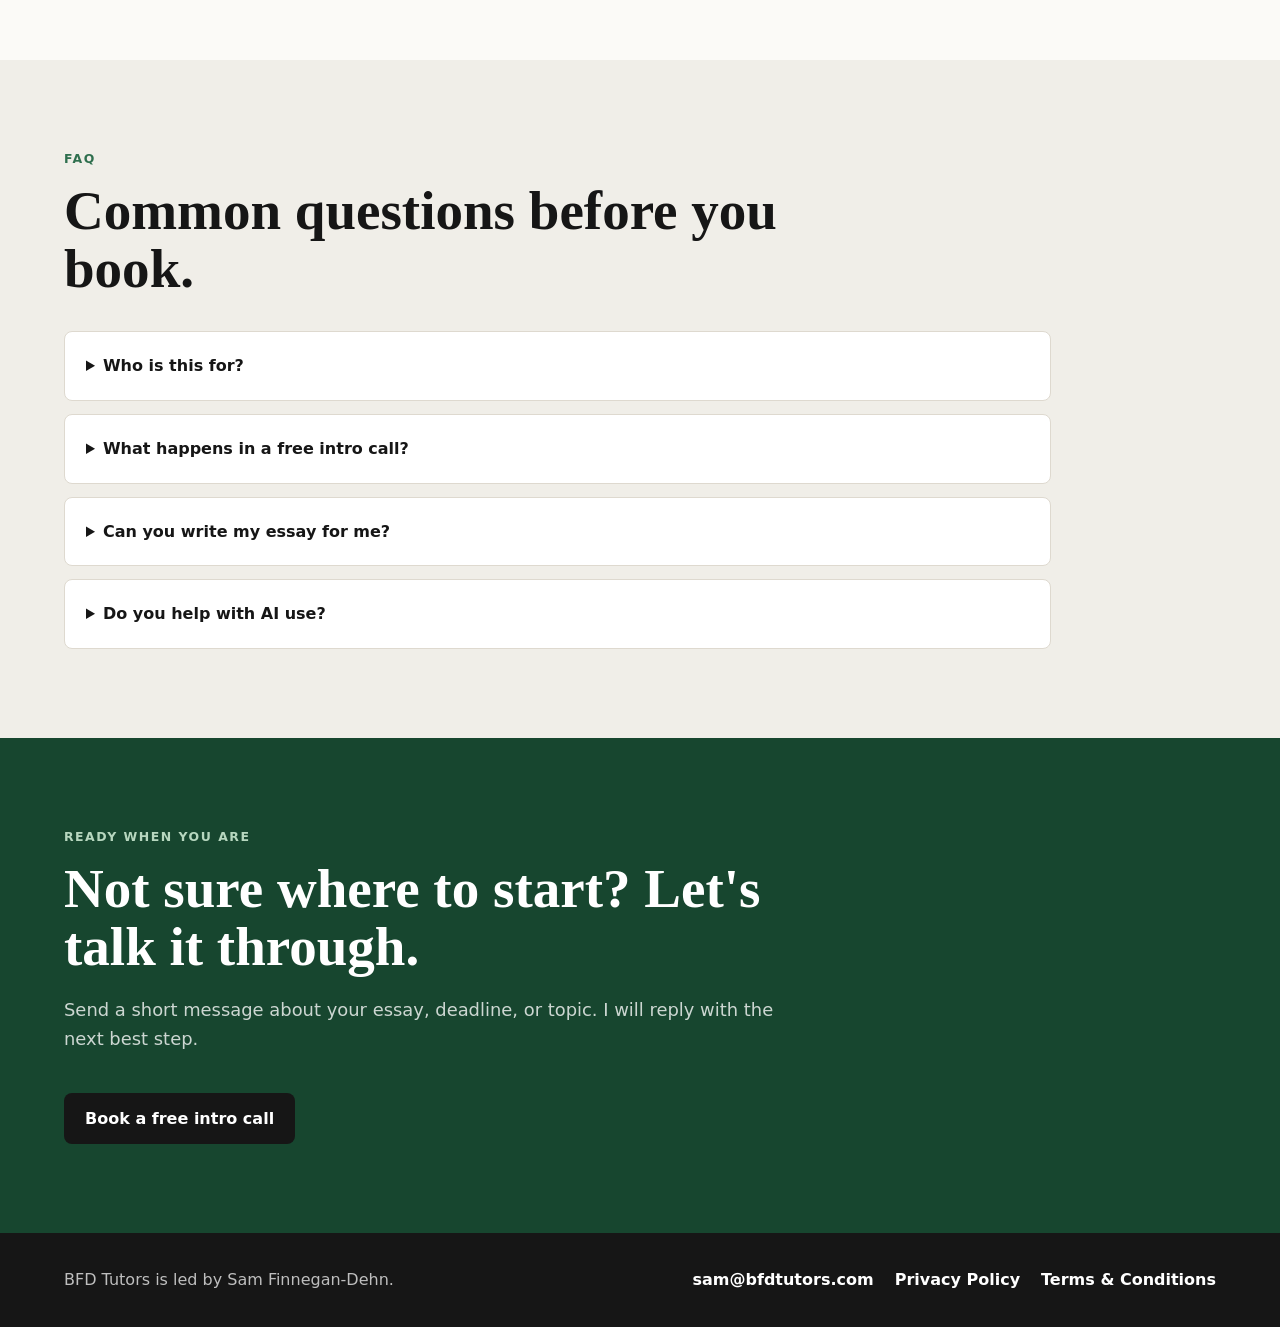
==== commit 4d9c76aa: "Add files via upload" ====
--- a/index.html
+++ b/index.html
@@ -15,7 +15,7 @@
   <meta name="twitter:description" content="Essay feedback, essay planning, and concept explanation with Sam Finnegan-Dehn.">
   <title>Online Philosophy Tutor | Essay Writing Support | BFD Tutors</title>
   <link rel="canonical" href="https://www.bfdtutors.com/">
-  <link rel="stylesheet" href="styles.css?v=19">
+  <link rel="stylesheet" href="styles.css?v=23">
   <script type="application/ld+json">
   {
     "@context": "https://schema.org",
@@ -50,6 +50,8 @@
       <a href="#help">How I Can Help</a>
       <a href="#resources">Resources</a>
       <a href="#faq">FAQ</a>
+      <a class="nav-legal" href="privacy-policy.html">Privacy Policy</a>
+      <a class="nav-legal" href="terms-and-conditions.html">Terms &amp; Conditions</a>
       <a class="nav-cta" href="https://calendly.com/sam-bfdtutors/30min" target="_blank" rel="noopener">Book a free intro call</a>
     </nav>
   </header>
@@ -183,9 +185,9 @@
         <a class="button primary" href="assets/philosophy-essay-writing-guide.pdf" target="_blank" rel="noopener">Download the free guide</a>
       </div>
       <div class="resource-row">
-        <a href="mailto:sam@bfdtutors.com?subject=Philosophical%20Evidence%20Guide" class="resource-link">Philosophical Evidence Guide <span>£3.49</span></a>
-        <a href="mailto:sam@bfdtutors.com?subject=First-class%20Philosophy%20Essay%20Exemplar" class="resource-link">First-class Essay Exemplar <span>£3.49</span></a>
-        <a href="https://samatbfdtutors.substack.com/" class="resource-link" target="_blank" rel="noopener">Substack articles <span>Read free</span></a>
+        <a href="mailto:sam@bfdtutors.com?subject=Philosophical%20Evidence%20Guide" class="resource-link"><span class="resource-title">Philosophical Evidence Guide</span><span class="resource-meta">£3.49</span></a>
+        <a href="mailto:sam@bfdtutors.com?subject=First-class%20Philosophy%20Essay%20Exemplar" class="resource-link"><span class="resource-title">First-class Essay Exemplar</span><span class="resource-meta">£3.49</span></a>
+        <a href="https://samatbfdtutors.substack.com/" class="resource-link" target="_blank" rel="noopener"><span class="resource-title">Substack articles</span><span class="resource-meta">Read free</span></a>
       </div>
     </section>
 
@@ -245,7 +247,11 @@
 
   <footer class="site-footer">
     <p>BFD Tutors is led by Sam Finnegan-Dehn.</p>
-    <a href="mailto:sam@bfdtutors.com">sam@bfdtutors.com</a>
+    <nav class="footer-links" aria-label="Footer links">
+      <a href="mailto:sam@bfdtutors.com">sam@bfdtutors.com</a>
+      <a href="privacy-policy.html">Privacy Policy</a>
+      <a href="terms-and-conditions.html">Terms &amp; Conditions</a>
+    </nav>
   </footer>
 
   <script src="script.js"></script>
--- a/styles.css
+++ b/styles.css
@@ -103,6 +103,10 @@
   color: var(--ink);
 }
 
+.site-nav .nav-legal {
+  display: none;
+}
+
 .site-nav .nav-cta {
   color: var(--white);
   background: var(--green);
@@ -511,9 +515,10 @@
 
 .resource-link {
   display: flex;
-  align-items: center;
+  flex-direction: column;
+  align-items: flex-start;
   justify-content: space-between;
-  gap: var(--space-lg);
+  gap: var(--space-md);
   min-width: 0;
   padding: var(--space-lg);
   background: var(--white);
@@ -527,8 +532,20 @@
   border-color: var(--green);
 }
 
-.resource-link span {
+.resource-title {
+  line-height: 1.25;
+}
+
+.resource-meta {
+  display: inline-flex;
+  align-items: center;
+  min-height: 29px;
+  padding: var(--space-xs) var(--space-sm);
   color: var(--green);
+  background: var(--green-soft);
+  border-radius: 8px;
+  font-size: 0.82rem;
+  line-height: 1;
 }
 
 .articles {
@@ -614,10 +631,74 @@
   margin: 0;
 }
 
-.site-footer a {
+.site-footer a,
+.footer-links a {
   color: var(--white);
   text-decoration: none;
   font-weight: 700;
+}
+
+.footer-links {
+  display: flex;
+  flex-wrap: wrap;
+  justify-content: flex-end;
+  gap: var(--space-md) var(--space-lg);
+}
+
+.legal-main {
+  background: var(--paper);
+}
+
+.legal-hero {
+  padding: var(--space-2xl) var(--page-pad) var(--space-xl);
+  color: var(--white);
+  background: var(--ink);
+}
+
+.legal-hero h1 {
+  margin-bottom: var(--space-md);
+}
+
+.legal-hero p {
+  max-width: var(--content-narrow);
+  margin-bottom: 0;
+  color: rgba(255, 255, 255, 0.76);
+  font-size: 1.08rem;
+}
+
+.legal-content {
+  display: grid;
+  gap: var(--space-xl);
+  max-width: var(--content-mid);
+  padding: var(--space-2xl) var(--page-pad);
+}
+
+.legal-content section {
+  padding-bottom: var(--space-lg);
+  border-bottom: 1px solid var(--line);
+}
+
+.legal-content section:last-child {
+  border-bottom: 0;
+}
+
+.legal-content h2 {
+  margin-bottom: var(--space-md);
+  font-size: clamp(1.45rem, 3vw, 2.25rem);
+}
+
+.legal-content p,
+.legal-content li {
+  color: #34312d;
+}
+
+.legal-content ul {
+  margin: 0;
+  padding-left: var(--space-lg);
+}
+
+.legal-content li + li {
+  margin-top: var(--space-sm);
 }
 
 @media (max-width: 920px) {
@@ -649,6 +730,12 @@
     padding: var(--space-md);
   }
 
+  .site-nav .nav-legal {
+    display: block;
+    color: var(--muted);
+    border-top: 1px solid var(--line);
+  }
+
   .site-nav .nav-cta {
     margin-top: var(--space-sm);
     text-align: center;
@@ -660,12 +747,13 @@
       "copy"
       "media";
     min-height: auto;
-    padding-top: var(--space-2xl);
+    padding-top: var(--space-xl);
   }
 
   .hero-media {
-    justify-self: start;
-    max-width: 377px;
+    justify-self: center;
+    width: clamp(220px, 58vw, 320px);
+    max-width: 100%;
   }
 
   .trust-strip,
@@ -701,20 +789,50 @@
   }
 
   .hero {
-    padding-inline: var(--space-lg);
+    gap: var(--space-xl);
+    padding: var(--space-xl) var(--space-lg);
   }
 
   h1 {
-    font-size: clamp(2.32rem, 11vw, 3.08rem);
+    margin-bottom: var(--space-md);
+    font-size: clamp(2.05rem, 9.6vw, 2.64rem);
+    line-height: 1.02;
+  }
+
+  h2 {
+    margin-bottom: var(--space-md);
+    font-size: clamp(1.78rem, 8.2vw, 2.42rem);
+  }
+
+  h3 {
+    font-size: 1.16rem;
+  }
+
+  .hero-lede {
+    font-size: 1rem;
   }
 
   .hero-media {
-    max-width: 233px;
+    width: clamp(188px, 56vw, 218px);
+  }
+
+  .hero-actions {
+    gap: var(--space-sm);
+    margin-top: var(--space-lg);
+  }
+
+  .button {
+    min-height: 46px;
+    padding: var(--space-sm) var(--space-lg);
   }
 
   .hero-actions,
   .site-footer {
     flex-direction: column;
+  }
+
+  .footer-links {
+    justify-content: flex-start;
   }
 
   .resource-row {
@@ -728,17 +846,93 @@
   }
 
   .trust-strip {
+    gap: var(--space-sm);
+  }
+
+  .credentials {
+    padding: var(--space-lg);
+  }
+
+  .trust-strip dt {
+    font-size: 1.36rem;
+  }
+
+  .trust-strip dd {
+    font-size: 0.88rem;
+    line-height: 1.35;
+  }
+
+  .section {
+    padding: var(--space-xl) var(--space-lg);
+  }
+
+  .section-heading p:not(.eyebrow),
+  .intro-copy,
+  .final-cta p:not(.eyebrow) {
+    font-size: 1rem;
+  }
+
+  .intro-copy {
     gap: var(--space-md);
-  }
-
-  .section {
-    padding-inline: var(--space-lg);
   }
 
   .service-card,
   .price-card,
   .proof-item,
   .article-list article {
+    padding: var(--space-md);
+  }
+
+  .service-grid,
+  .pricing-grid,
+  .proof-grid,
+  .article-list,
+  .faq-list {
+    gap: var(--space-md);
+    margin-top: var(--space-lg);
+  }
+
+  .service-number {
+    top: var(--space-md);
+    right: var(--space-md);
+    font-size: 2.45rem;
+  }
+
+  .best-for {
+    margin-top: var(--space-lg);
+    padding-top: var(--space-md);
+  }
+
+  .price {
+    font-size: 2.42rem;
+  }
+
+  .featured-resource {
+    margin-top: var(--space-lg);
     padding: var(--space-lg);
   }
-}
+
+  .featured-resource h3 {
+    font-size: 1.5rem;
+  }
+
+  summary {
+    padding: var(--space-md);
+  }
+
+  details p {
+    padding: 0 var(--space-md) var(--space-md);
+  }
+
+  .final-cta {
+    padding: var(--space-xl) var(--space-lg);
+  }
+
+  .legal-hero {
+    padding: var(--space-xl) var(--space-lg);
+  }
+
+  .legal-content {
+    padding: var(--space-xl) var(--space-lg);
+  }
+}
